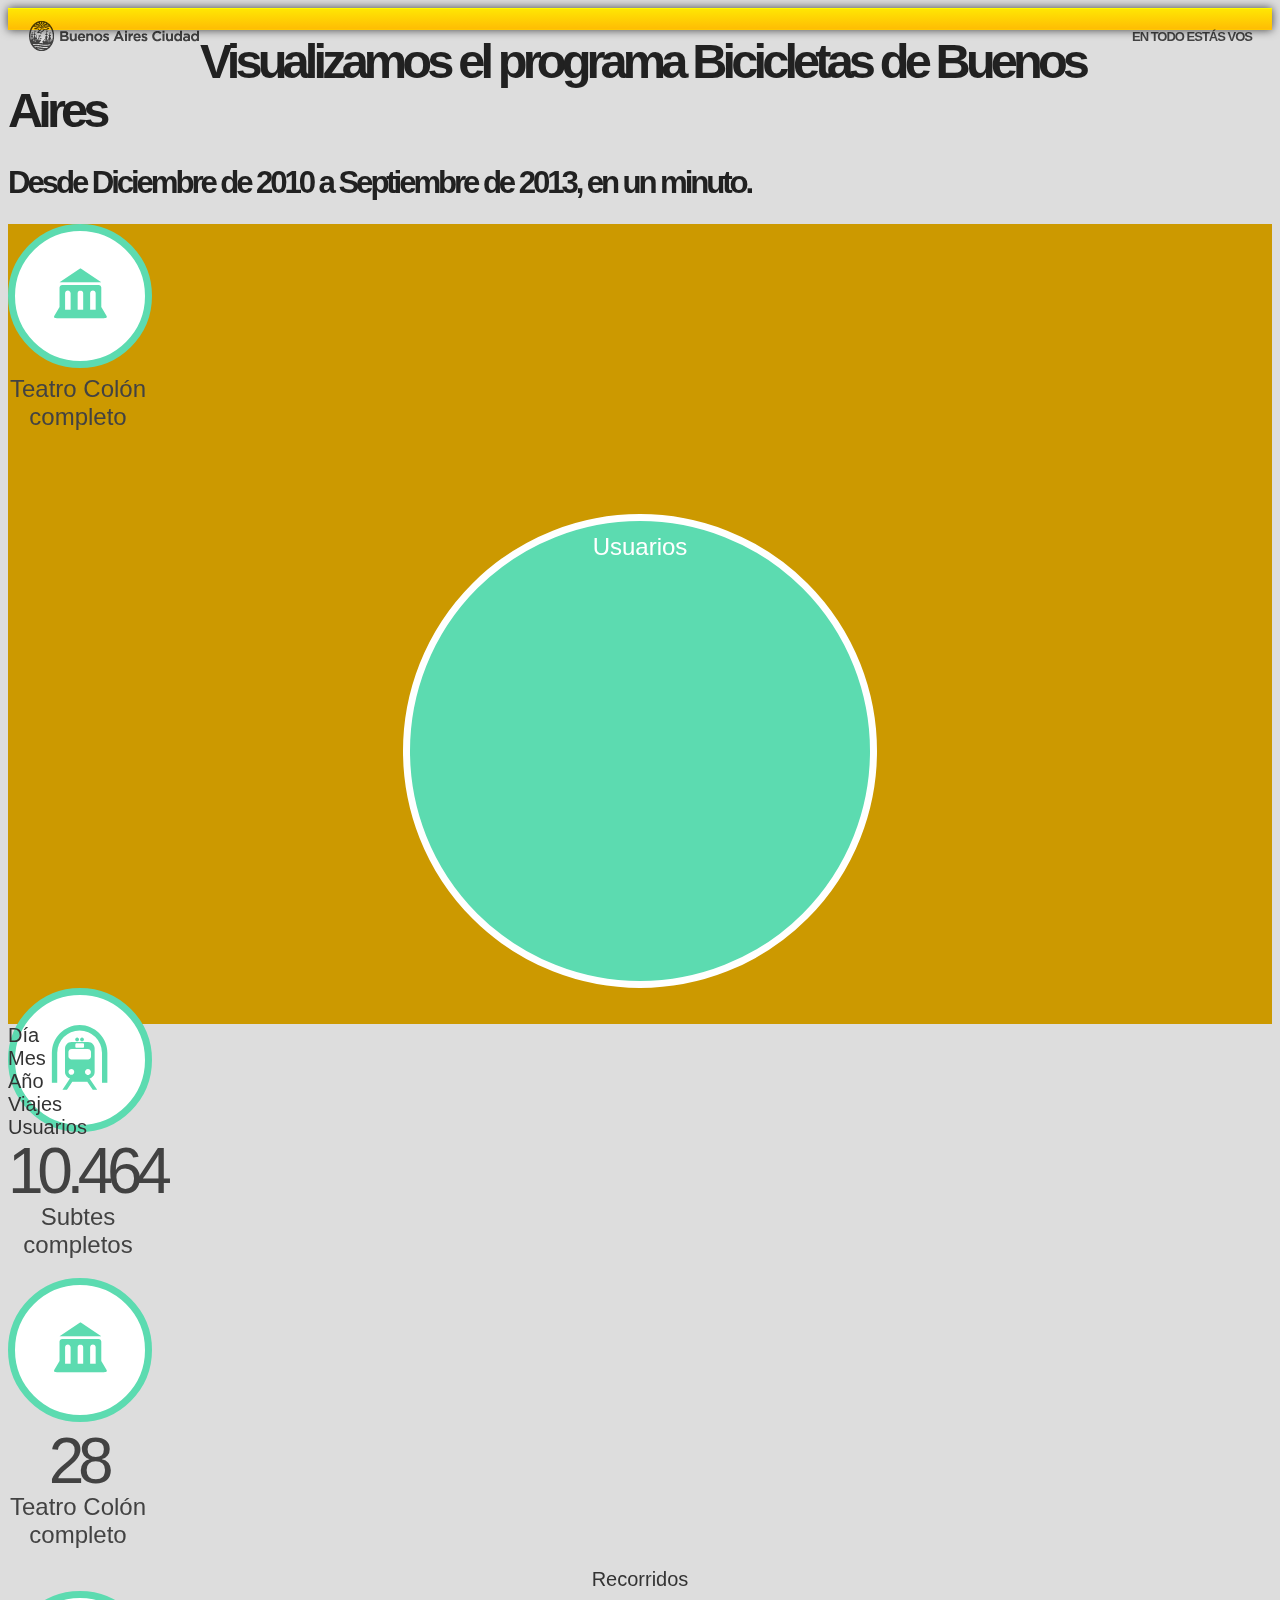
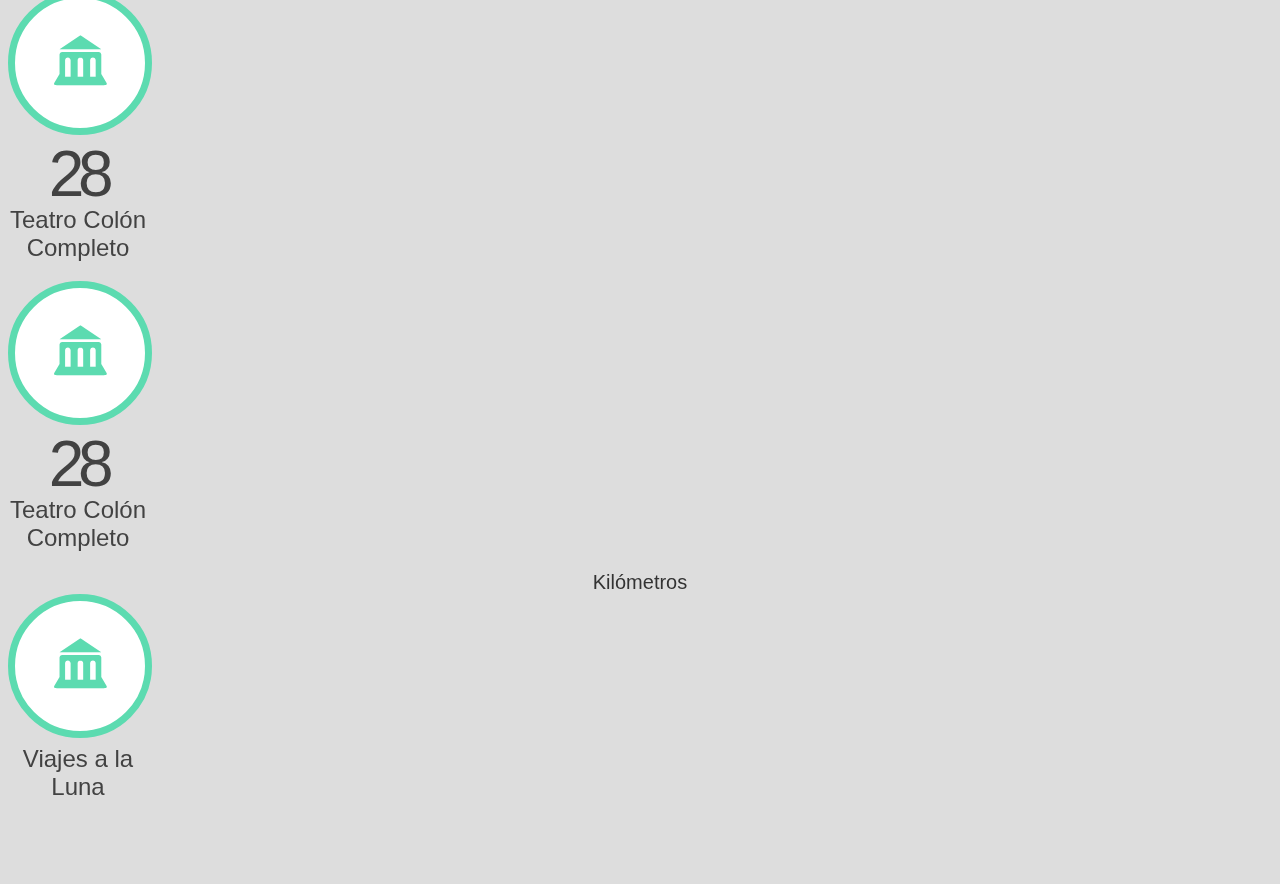
==== animate_dataviz.html @ 7b287b42 "Add maps" ====
<!DOCTYPE html>
<html lang="es">
        <head>
            <title>Expo Bici - 2013</title>
            
            <meta charset="UTF-8">
            <meta http-equiv="Content-Type" content="text/html; charset=UTF-8">
            <meta name="viewport" content="width=device-width, initial-scale=1.0">

            <link rel="stylesheet" href="css/bootstrap.min.css" type="text/css">
            <link rel="stylesheet" href="css/bootstrap-responsive.min.css" type="text/css">
            <link rel="stylesheet" href="css/general.css" type="text/css">
            <link rel="stylesheet" href="css/odometer-theme-default.css" type="text/css">
            <link rel="stylesheet" href="css/animate_dataviz.css" type="text/css">

            <!--Etiquetas HTML5 para IE8 hacia abajo-->
            <!--[if lt IE 9]><script src="http://html5shim.googlecode.com/svn/trunk/html5.js"></script><![endif]-->
            <!-- <script type="text/javascript">
                    // create elements HTML5 for IE
                    document.createElement("article");
                    document.createElement("section");
                    document.createElement("footer");
                    document.createElement("header");
                    document.createElement("hgroup");
                    document.createElement("nav");
            </script>  -->

        </head>
        <body style="">
        <header class="navbar-fixed-top">
              <div class="navbar">
                  <div class="header-gcba">
                      <div class="header-inner">
                        <div class="container">
                          <a href="http://buenosaires.gob.ar" target="_blank"><div class="logo"></div></a>
                          <h2 class="slogan">En todo estás vos</h2>
                        </div>
                      </div>
                  </div>
              </div>    
            </header>

                <div class="container-fluid">
                    <div id="title-container">
                        <h1>Visualizamos el programa Bicicletas de Buenos Aires</h1>
                        <h2>Desde Diciembre de 2010 a Septiembre de 2013, en un minuto.</h2>
                    </div>
                    <div id="numbers-container" class="panel">
                        <h3></h3>
                        <div class="row-fluid">
                            <div class="span3">

                                <!-- Subte -->
                                <div class="widget">
                                    <div class="circle">
                                        <span aria-hidden="true" class="viz-colon"></span>
                                    </div>
                                    <div id="teatro-colon" class="count"></div>
                                    <div class="reference">Teatro Colón completo</div>
                                </div>

                            </div>
                            <div class="span6">
                                <div class="main-widget">
                                    <div class="circle">
                                       <div id="usuarios" class="counter"></div>
                                       <div class="reference">Usuarios</div> 
                                    </div>
                                </div>
                                
                                
                            </div>
                            <div class="span3">

                                <!-- Subte -->
                                <div class="widget">
                                    <div class="circle">
                                        <span aria-hidden="true" class="viz-subte"></span>
                                    </div>
                                    <div class="count">10.464</div>
                                    <div class="reference">Subtes completos</div>
                                </div>


                                </div>
                        </div>
                        <div class="row-fluid">
                            <div class="span3">

                                <!-- Subte -->
                                <div class="widget">
                                    <div class="circle">
                                        <span aria-hidden="true" class="viz-colon"></span>
                                    </div>
                                    <div class="count">28</div>
                                    <div class="reference">Teatro Colón completo</div>
                                </div>


                            </div>
                            <div class="span6">
                                Recorridos
                                <div id="recorridos" class="counter"></div>
                            </div>
                            <div class="span3">

                                
                                <!-- Subte -->
                                <div class="widget">
                                    <div class="circle">
                                        <span aria-hidden="true" class="viz-colon"></span>
                                    </div>
                                    <div class="count">28</div>
                                    <div class="reference">Teatro Colón Completo</div>
                                </div>


                            </div>
                        </div>
                        <div class="row-fluid">
                            <div class="span3">
                                
                                <!-- Subte -->
                                <div class="widget">
                                    <div class="circle">
                                        <span aria-hidden="true" class="viz-colon"></span>
                                    </div>
                                    <div class="count">28</div>
                                    <div class="reference">Teatro Colón Completo</div>
                                </div>



                            </div>
                            <div class="span6">
                                Kilómetros
                                <div id="kms" class="counter"></div>
                            </div>
                            <div class="span3">

                                <!-- Subte -->
                                <div class="widget">
                                    <div class="circle">
                                        <span aria-hidden="true" class="viz-colon"></span>
                                    </div>
                                    <div id="viaje-luna" class="count"></div>
                                    <div class="reference">Viajes a la Luna</div>
                                </div>


                            </div>
                        </div>
                    </div>
                    <div id="map-container" class="panel panel-hide">
                        MAP
                    </div>
                </div>

                <div class="container-fluid">
                    <div class="row-fluid">
                        <div class="span4">
                            <span class="">Día</a>
                            <span id="current_day" class=""></a>
                        </div>
                        <div class="span4">
                            <span class="">Mes</a>
                            <span id="current_month" class=""></a>
                        </div>
                        <div class="span4">
                            <span class="">Año</a>
                            <span id="current_year" class=""></a>
                        </div>
                    </div>
                    <div class="row-fluid">
                        <div class="span6">
                            <span class="reference-viajes reference-graph pull-left">Viajes</a>
                        </div>
                        <div class="span6">
                            <span class="reference-usuarios reference-graph pull-right">Usuarios</a>
                        </div>
                    </div>
                </div>
                <div id="graph-container">

                </div>
        
                <script type="text/javascript" src="js/libs/d3.min.js"></script>
                <script type="text/javascript" src="js/libs/jquery-1.10.2.min.js"></script>
                <script type="text/javascript" src="js/libs/queue.v1.min.js"></script>
                <script type="text/javascript" src="js/libs/odometer.js"></script>
                <script type="text/javascript" src="js/libs/bootstrap.min.js"></script>
                <script type="text/javascript" src="js/d3.animate_dataviz.js"></script>
                <script type="text/javascript" src="js/animate_dataviz.js"></script>

        </body>
</html>
---- css/general.css ----
/* common styles */

html {
    -webkit-font-smoothing:antialiased;
    text-rendering:optimizeLegibility;
    -webkit-backface-visibility:hidden;
    moz-backface-visibility:hidden;
    -ms-backface-visibility:hidden;
    -webkit-touch-callout:none
}
a {  
    outline:0
}
input::-moz-focus-inner {
    border:0
}

body {
    background-color: #e5e5e5;

    font-family: "Helvetica Neue",Helvetica,Arial,sans-serif;
    font-size: 14px;
    line-height: normal;
    color: #333;
/*    background-image: url(/refe.png);
    background-position: top left;
    background-repeat: no-repeat;*/
}



@font-face {
    font-family: 'Gotham Medium';
    src: url('/fonts/gotham-medium.eot');
    src: url('/fonts/gotham-medium.eot') format('embedded-opentype'),
         url('/fonts/gotham-medium.woff') format('woff'),
         url('/fonts/gotham-medium.ttf') format('truetype'),
         url('/fonts/gotham-medium.svg#GothamMedium') format('svg');
}

@font-face {
    font-family: 'Gotham Book';
    src: url('/fonts/gotham-book.eot');
    src: url('/fonts/gotham-book.eot') format('embedded-opentype'),
         url('/fonts/gotham-book.woff') format('woff'),
         url('/fonts/gotham-book.ttf') format('truetype'),
         url('/fonts/gotham-book.svg#GothamBook') format('svg');
}


@font-face {
    font-family: 'Expo Bici';
    src:url('/fonts/expobici.eot');
    src:url('/fonts/expobici.eot?#iefix') format('embedded-opentype'),
        url('/fonts/expobici.ttf') format('truetype'),
        url('/fonts/expobici.woff') format('woff'),
        url('/fonts/expobici.svg#expobici') format('svg');
    font-weight: normal;
    font-style: normal;
}

/* Rename icon- for viz- to avoid conflicts with Bootstrap =========== */

[class*="viz-"] {
    font-family: 'Expo Bici';
    speak: none;
    font-style: normal;
    font-weight: normal;
    font-variant: normal;
    text-transform: none;
    line-height: 1;

    /* Better Font Rendering =========== */
    -webkit-font-smoothing: antialiased;
    -moz-osx-font-smoothing: grayscale;
}

.viz-compass:before {
    content: "\e600";
}
.viz-celsius:before {
    content: "\e601";
}
.viz-heart:before {
    content: "\e602";
}
.viz-colon:before {
    line-height: 115px;
    font-size: 50px;
    content: "\e603";
}
.viz-subte:before {
    line-height: 115px;
    font-size: 65px;
    content: "\e604";
}
.viz-co2:before {
    line-height: 115px;
    font-size: 55px;
    content: "\e605";
}
.viz-hamburguesa:before {
    line-height: 120px;
    font-size: 50px;
    content: "\e606";
}
.viz-argentina:before {
    content: "\e607";
}
.viz-luna:before {
    content: "\e608";
}

header{display:block}header .header-gcba{padding:10px 0;overflow:visible;background-color:#f9dd00;*background-color:#ffbd04;background-image:-o-linear-gradient(top, #ffe603, #ffbd04);background-image:linear-gradient(top, #ffe603, #ffbd04);background-image:-ms-linear-gradient(top, #ffe603, #ffbd04);background-image:-webkit-linear-gradient(top, #ffe603, #ffbd04);background-image:-webkit-gradient(linear, 0 0, 0 100%, from(#ffe603), to(#ffbd04));background-image:-moz-linear-gradient(top, #ffe603, #ffbd04);background-repeat:repeat-x;border-top:1px solid #fdfd00;border-bottom:1px solid #ffc702;filter:progid:dximagetransform.microsoft.gradient(enabled=false);filter:progid:dximagetransform.microsoft.gradient(startColorstr='#ffe603', endColorstr='#ffbd04', GradientType=0);box-shadow:0 0 10px rgba(0,0,0,0.7)}header .header-gcba .header-inner{padding-right:20px;padding-left:20px}
header .header-gcba:hover,header .header-gcba:active,header .header-gcba.active,header .header-gcba.disabled,header .header-gcba[disabled]{background-color:#ffbd04;*background-color:#d6be00}
header .header-gcba:active,header .header-gcba.active{background-color:#bda700}
header .header-gcba .container{-webkit-opacity:.7;-moz-opacity:.7;opacity:.7}
header .header-gcba .logo{float:left;width:172px;height:33px;background:url(../img/logo-normal.png)}
header .header-gcba h2.slogan{font-family:"Gotham Medium","Helvetica Neue","Helvetica",sans-serif;float:right;font-size:13px;margin-top:12px;letter-spacing:-1px;color:#000;font-weight:bold;line-height:12px;text-transform:uppercase;}

h1, h2 {
    font-style:                     normal;
    color:                          #212121;
}

h1 {
    font-family:                    "Gotham Medium", "Arial";
    font-size:                      2.438em;
    letter-spacing:                 -.1em;
    line-height:                    1em;
    margin-top:                     7px;
}

h2 {
    font-family:                    "Gotham Book", "Arial";
    font-size:                      1.563em;
    letter-spacing:                 -.1em;
    line-height:                    1em;
    margin-top:                     7px;
}


.main-widget {
    color:                          #424242;
    width:                          inherit;
    height:                         inherit;
    display:                        block;
    text-align:                     center !important;
}

.main-widget .circle {
    margin:                         0 auto;
    display:                        block;
    padding:                        5px;
    background-color:               #5cdbb0;
    color:                          #ffffff;
    border:                         #ffffff solid 7px;
    border-radius:                  550px;
    -webkit-border-radius:          550px;
    -moz-border-radius:             550px;
    width:                          450px;
    height:                         450px;

    -webkit-transition:             all .1s ease-in-out;

    text-decoration:                none;

    -ms-filter:                     "progid:DXImageTransform.Microsoft.Alpha(Opacity=100)";
    filter:                         alpha(opacity=100);
    -moz-opacity:                   1;
    -khtml-opacity:                 1;
    opacity:                        1
}

.main-widget .counter {
    display:                        block;
    margin:                         0 auto;
    font-family:                    "Gotham Medium", "Arial";
    font-style:                     normal;
    font-size:                      5.2em;
    letter-spacing:                 -.1em;
    line-height:                    1em;
    margin-top:                     7px;
}

.widget {
    color:                          #424242;
    width:                          140px;
    height:                         290px;
    display:                        block;
    text-align:                     center !important;
}

.count {
    display:                        block;
    margin:                         0 auto;
    font-family:                    "Gotham Medium", "Arial";
    font-style:                     normal;
    font-size:                      3.2em;
    letter-spacing:                 -.1em;
    line-height:                    1em;
    margin-top:                     7px;
}
.reference {
    display:                        block;
    margin:                         0 auto;
    font-family:                    "Gotham Book", "Arial";
    font-style:                     normal;
    font-size:                      1.2em
}

.circle {
    margin:                         0 auto;
    display:                        block;
    padding:                        5px;
    background-color:               #ffffff;
    color:                          #5cdbb0;
    border:                         #5cdbb0 solid 7px;
    border-radius:                  120px;
    -webkit-border-radius:          120px;
    -moz-border-radius:             120px;
    width:                          120px;
    height:                         120px;

    -webkit-transition:             all .1s ease-in-out;

    text-decoration:                none;

    -ms-filter:                     "progid:DXImageTransform.Microsoft.Alpha(Opacity=100)";
    filter:                         alpha(opacity=100);
    -moz-opacity:                   1;
    -khtml-opacity:                 1;
    opacity:                        1
}
---- css/odometer-theme-default.css ----
.odometer.odometer-auto-theme, .odometer.odometer-theme-default {
  display: -moz-inline-box;
  -moz-box-orient: vertical;
  display: inline-block;
  vertical-align: middle;
  *vertical-align: auto;
  position: relative;
}
.odometer.odometer-auto-theme, .odometer.odometer-theme-default {
  *display: inline;
}
.odometer.odometer-auto-theme .odometer-digit, .odometer.odometer-theme-default .odometer-digit {
  display: -moz-inline-box;
  -moz-box-orient: vertical;
  display: inline-block;
  vertical-align: middle;
  *vertical-align: auto;
  position: relative;
}
.odometer.odometer-auto-theme .odometer-digit, .odometer.odometer-theme-default .odometer-digit {
  *display: inline;
}
.odometer.odometer-auto-theme .odometer-digit .odometer-digit-spacer, .odometer.odometer-theme-default .odometer-digit .odometer-digit-spacer {
  display: -moz-inline-box;
  -moz-box-orient: vertical;
  display: inline-block;
  vertical-align: middle;
  *vertical-align: auto;
  visibility: hidden;
}
.odometer.odometer-auto-theme .odometer-digit .odometer-digit-spacer, .odometer.odometer-theme-default .odometer-digit .odometer-digit-spacer {
  *display: inline;
}
.odometer.odometer-auto-theme .odometer-digit .odometer-digit-inner, .odometer.odometer-theme-default .odometer-digit .odometer-digit-inner {
  text-align: left;
  display: block;
  position: absolute;
  top: 0;
  left: 0;
  right: 0;
  bottom: 0;
  overflow: hidden;
}
.odometer.odometer-auto-theme .odometer-digit .odometer-ribbon, .odometer.odometer-theme-default .odometer-digit .odometer-ribbon {
  display: block;
}
.odometer.odometer-auto-theme .odometer-digit .odometer-ribbon-inner, .odometer.odometer-theme-default .odometer-digit .odometer-ribbon-inner {
  display: block;
}
.odometer.odometer-auto-theme .odometer-digit .odometer-value, .odometer.odometer-theme-default .odometer-digit .odometer-value {
  display: block;
}
.odometer.odometer-auto-theme .odometer-digit .odometer-value.odometer-last-value, .odometer.odometer-theme-default .odometer-digit .odometer-value.odometer-last-value {
  position: absolute;
}
.odometer.odometer-auto-theme.odometer-animating-up .odometer-ribbon-inner, .odometer.odometer-theme-default.odometer-animating-up .odometer-ribbon-inner {
  -webkit-transition: -webkit-transform 2s;
  -moz-transition: -moz-transform 2s;
  -ms-transition: -ms-transform 2s;
  -o-transition: -o-transform 2s;
  transition: transform 2s;
}
.odometer.odometer-auto-theme.odometer-animating-up.odometer-animating .odometer-ribbon-inner, .odometer.odometer-theme-default.odometer-animating-up.odometer-animating .odometer-ribbon-inner {
  -webkit-transform: translateY(-100%);
  -moz-transform: translateY(-100%);
  -ms-transform: translateY(-100%);
  -o-transform: translateY(-100%);
  transform: translateY(-100%);
}
.odometer.odometer-auto-theme.odometer-animating-down .odometer-ribbon-inner, .odometer.odometer-theme-default.odometer-animating-down .odometer-ribbon-inner {
  -webkit-transform: translateY(-100%);
  -moz-transform: translateY(-100%);
  -ms-transform: translateY(-100%);
  -o-transform: translateY(-100%);
  transform: translateY(-100%);
}
.odometer.odometer-auto-theme.odometer-animating-down.odometer-animating .odometer-ribbon-inner, .odometer.odometer-theme-default.odometer-animating-down.odometer-animating .odometer-ribbon-inner {
  -webkit-transition: -webkit-transform 2s;
  -moz-transition: -moz-transform 2s;
  -ms-transition: -ms-transform 2s;
  -o-transition: -o-transform 2s;
  transition: transform 2s;
  -webkit-transform: translateY(0);
  -moz-transform: translateY(0);
  -ms-transform: translateY(0);
  -o-transform: translateY(0);
  transform: translateY(0);
}

.odometer.odometer-auto-theme, .odometer.odometer-theme-default {
  font-family: "Helvetica Neue", sans-serif;
  line-height: 1.1em;
}
.odometer.odometer-auto-theme .odometer-value, .odometer.odometer-theme-default .odometer-value {
  text-align: center;
}
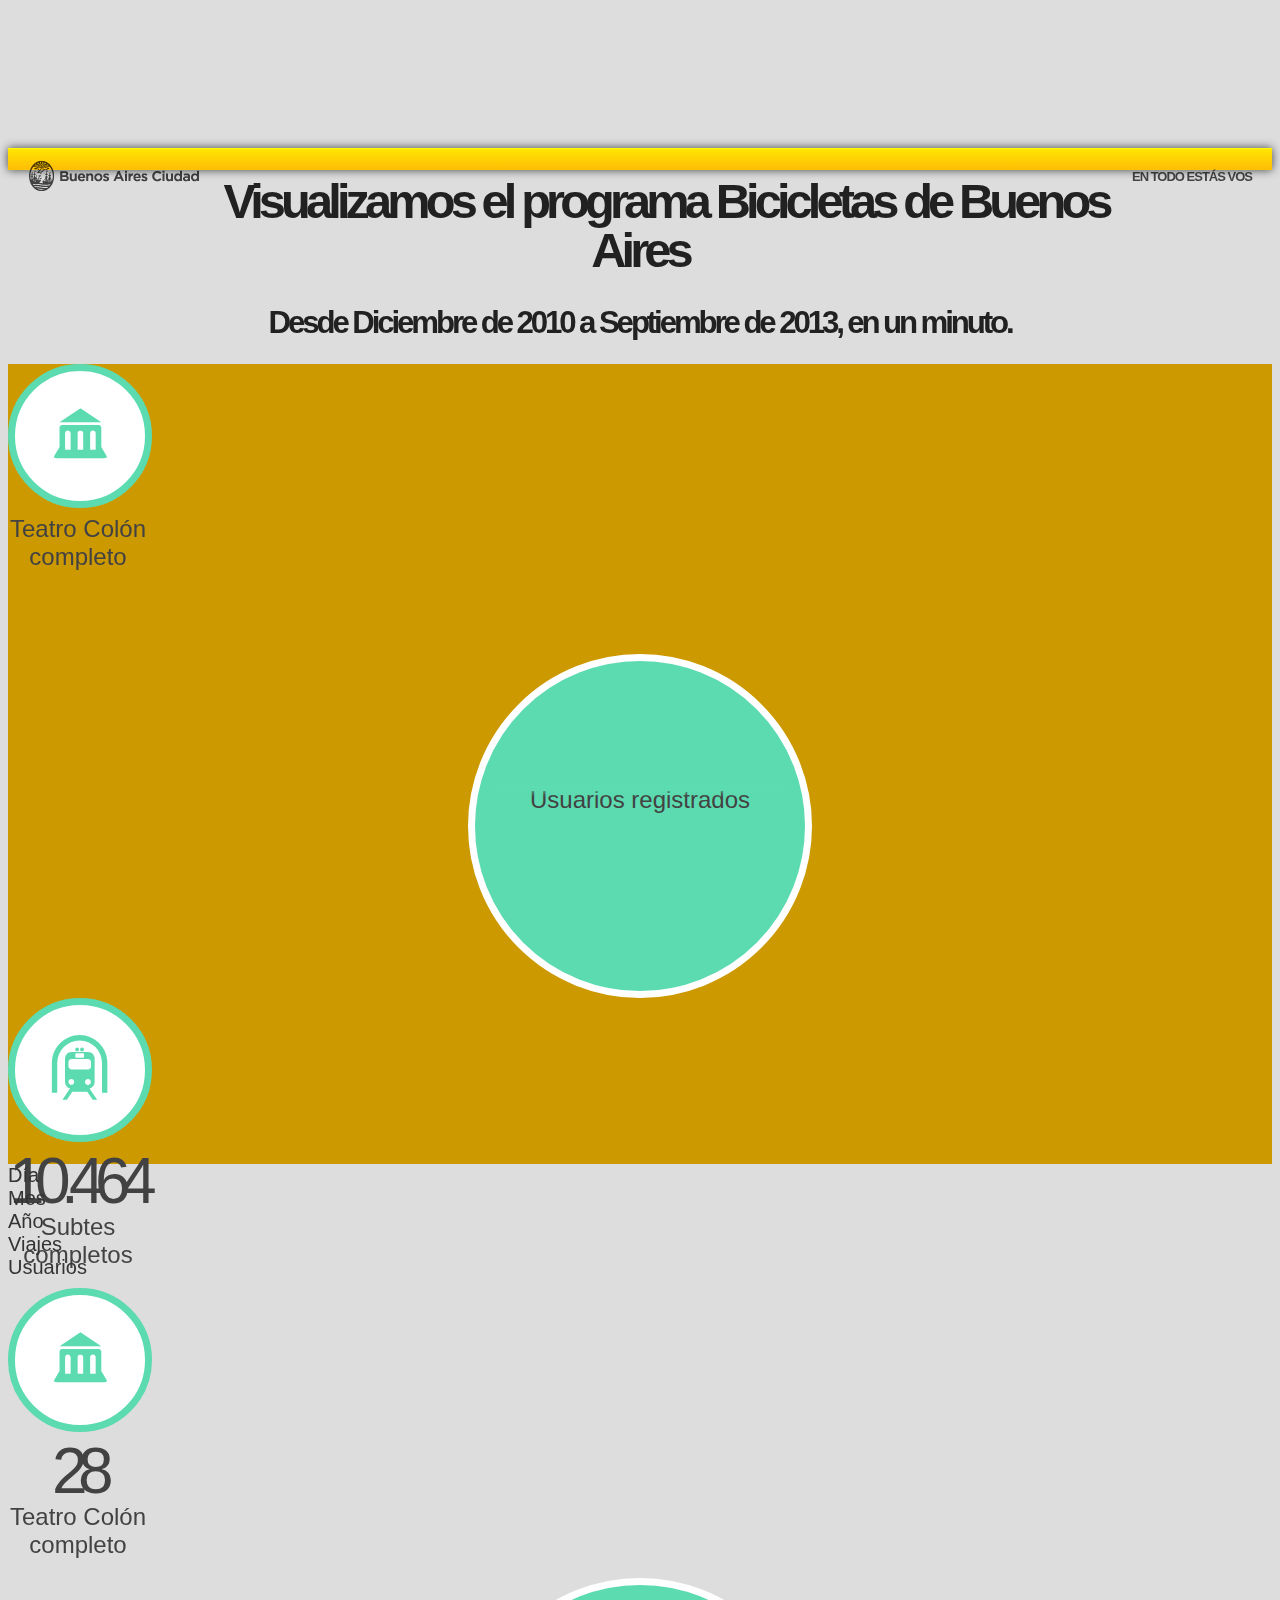
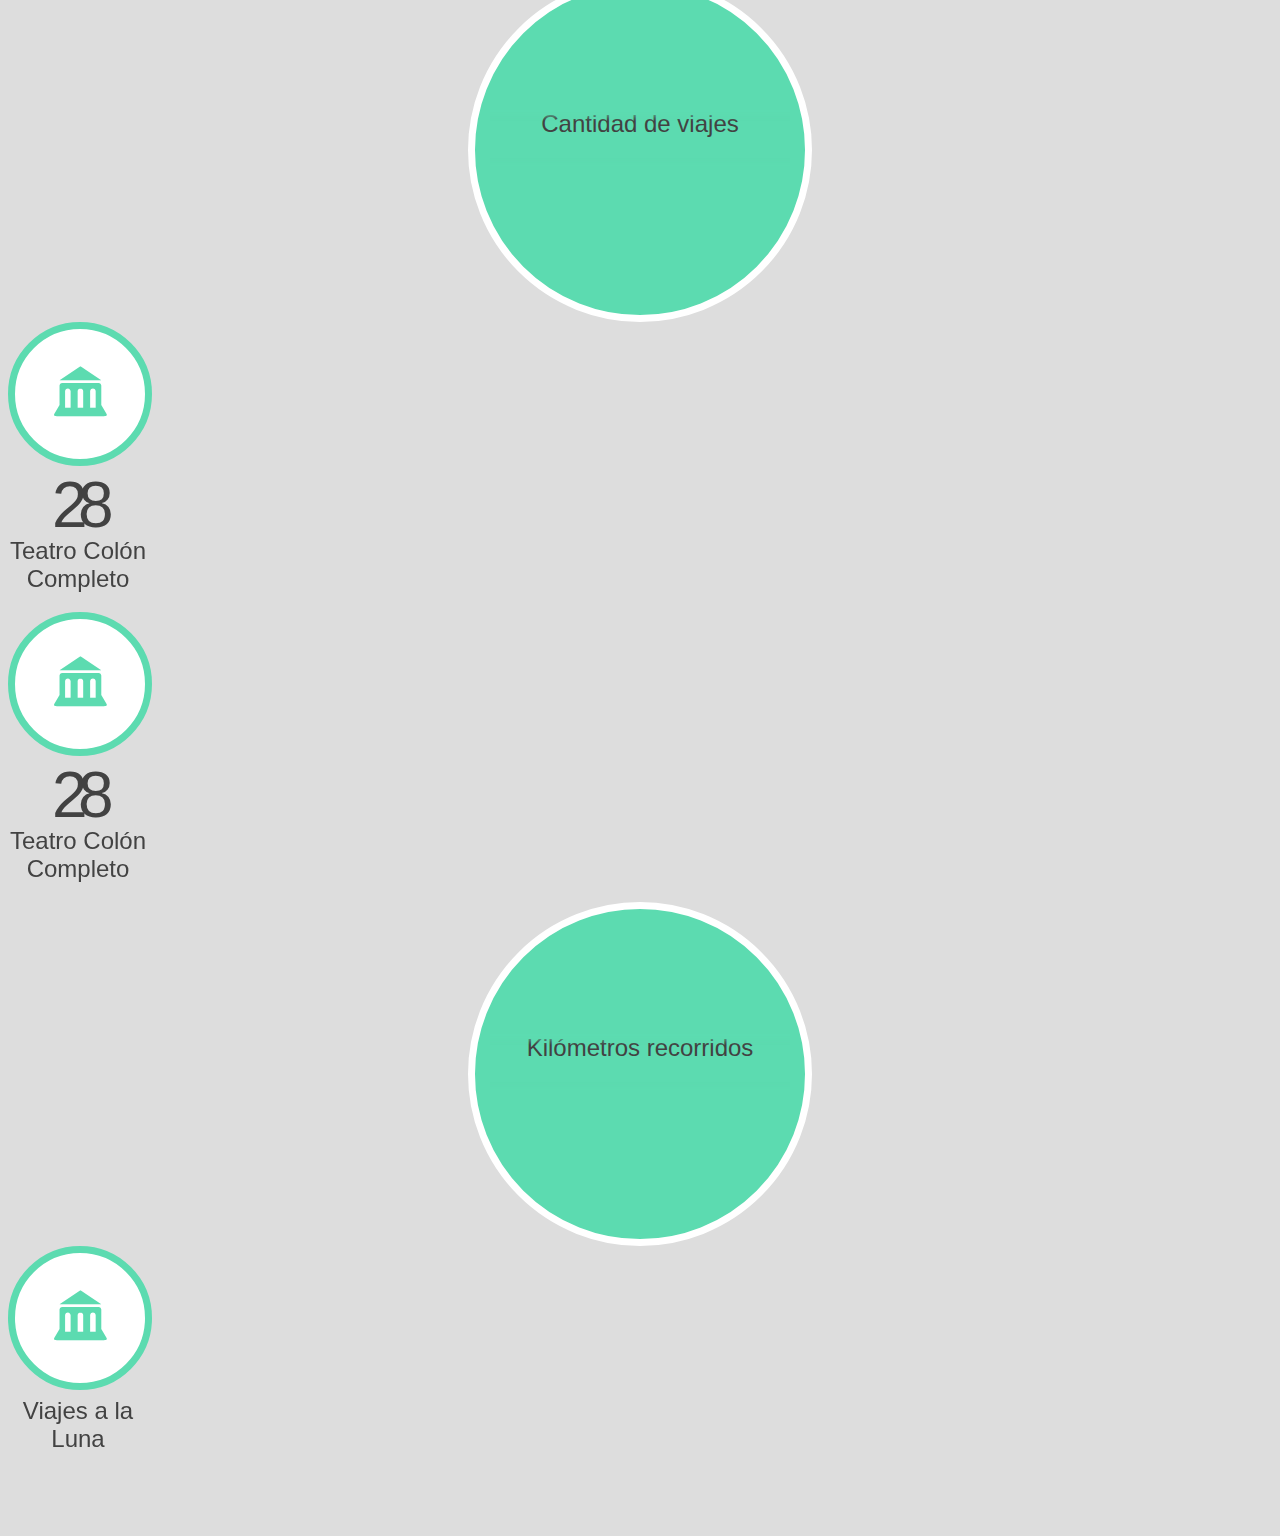
==== commit 27e6e0fd: "merge" ====
--- a/animate_dataviz.html
+++ b/animate_dataviz.html
@@ -48,7 +48,7 @@
                     <div id="numbers-container" class="panel">
                         <h3></h3>
                         <div class="row-fluid">
-                            <div class="span3">
+                            <div class="span2">
 
                                 <!-- Subte -->
                                 <div class="widget">
@@ -60,17 +60,18 @@
                                 </div>
 
                             </div>
-                            <div class="span6">
+                            <div class="span8">
                                 <div class="main-widget">
                                     <div class="circle">
-                                       <div id="usuarios" class="counter"></div>
-                                       <div class="reference">Usuarios</div> 
-                                    </div>
-                                </div>
-                                
-                                
-                            </div>
-                            <div class="span3">
+                                        <div class="mask"></div>
+                                        <div id="usuarios" class="counter"></div>
+                                        <div class="reference">Usuarios registrados</div> 
+                                    </div>
+                                </div>
+                                
+                                
+                            </div>
+                            <div class="span2">
 
                                 <!-- Subte -->
                                 <div class="widget">
@@ -85,7 +86,7 @@
                                 </div>
                         </div>
                         <div class="row-fluid">
-                            <div class="span3">
+                            <div class="span2">
 
                                 <!-- Subte -->
                                 <div class="widget">
@@ -98,11 +99,18 @@
 
 
                             </div>
-                            <div class="span6">
-                                Recorridos
-                                <div id="recorridos" class="counter"></div>
-                            </div>
-                            <div class="span3">
+                            <div class="span8">
+
+                                <div class="main-widget">
+                                    <div class="circle">
+                                       <div class="mask"></div>
+                                       <div id="recorridos" class="counter"></div>
+                                       <div class="reference">Cantidad de viajes</div> 
+                                    </div>
+                                </div>
+                                
+                            </div>
+                            <div class="span2">
 
                                 
                                 <!-- Subte -->
@@ -118,7 +126,7 @@
                             </div>
                         </div>
                         <div class="row-fluid">
-                            <div class="span3">
+                            <div class="span2">
                                 
                                 <!-- Subte -->
                                 <div class="widget">
@@ -132,11 +140,18 @@
 
 
                             </div>
-                            <div class="span6">
-                                Kilómetros
-                                <div id="kms" class="counter"></div>
-                            </div>
-                            <div class="span3">
+                            <div class="span8">
+    
+                                <div class="main-widget">
+                                    <div class="circle">
+                                       <div class="mask"></div>
+                                       <div id="kms" class="counter"></div>
+                                       <div class="reference">Kilómetros recorridos</div> 
+                                    </div>
+                                </div>
+
+                            </div>
+                            <div class="span2">
 
                                 <!-- Subte -->
                                 <div class="widget">
@@ -190,6 +205,7 @@
                 <script type="text/javascript" src="js/libs/odometer.js"></script>
                 <script type="text/javascript" src="js/libs/bootstrap.min.js"></script>
                 <script type="text/javascript" src="js/d3.animate_dataviz.js"></script>
+                <script type="text/javascript" src="js/d3.animate_map.js"></script>
                 <script type="text/javascript" src="js/animate_dataviz.js"></script>
 
         </body>
--- a/css/general.css
+++ b/css/general.css
@@ -22,9 +22,13 @@
     font-size: 14px;
     line-height: normal;
     color: #333;
+    /*background-image: url(/refe1.png);
+    background-position: top left;
+    background-repeat: no-repeat;*/
 /*    background-image: url(/refe.png);
     background-position: top left;
     background-repeat: no-repeat;*/
+    padding-top: 140px;
 }
 
 
@@ -111,16 +115,19 @@
     content: "\e608";
 }
 
-header{display:block}header .header-gcba{padding:10px 0;overflow:visible;background-color:#f9dd00;*background-color:#ffbd04;background-image:-o-linear-gradient(top, #ffe603, #ffbd04);background-image:linear-gradient(top, #ffe603, #ffbd04);background-image:-ms-linear-gradient(top, #ffe603, #ffbd04);background-image:-webkit-linear-gradient(top, #ffe603, #ffbd04);background-image:-webkit-gradient(linear, 0 0, 0 100%, from(#ffe603), to(#ffbd04));background-image:-moz-linear-gradient(top, #ffe603, #ffbd04);background-repeat:repeat-x;border-top:1px solid #fdfd00;border-bottom:1px solid #ffc702;filter:progid:dximagetransform.microsoft.gradient(enabled=false);filter:progid:dximagetransform.microsoft.gradient(startColorstr='#ffe603', endColorstr='#ffbd04', GradientType=0);box-shadow:0 0 10px rgba(0,0,0,0.7)}header .header-gcba .header-inner{padding-right:20px;padding-left:20px}
+header{display:block}
+header .header-gcba{padding:10px 0;overflow:visible;background-color:#f9dd00;*background-color:#ffbd04;background-image:-o-linear-gradient(top, #ffe603, #ffbd04);background-image:linear-gradient(top, #ffe603, #ffbd04);background-image:-ms-linear-gradient(top, #ffe603, #ffbd04);background-image:-webkit-linear-gradient(top, #ffe603, #ffbd04);background-image:-webkit-gradient(linear, 0 0, 0 100%, from(#ffe603), to(#ffbd04));background-image:-moz-linear-gradient(top, #ffe603, #ffbd04);background-repeat:repeat-x;border-top:1px solid #fdfd00;border-bottom:1px solid #ffc702;filter:progid:dximagetransform.microsoft.gradient(enabled=false);filter:progid:dximagetransform.microsoft.gradient(startColorstr='#ffe603', endColorstr='#ffbd04', GradientType=0);box-shadow:0 0 10px rgba(0,0,0,0.7)}header .header-gcba .header-inner{padding-right:20px;padding-left:20px}
 header .header-gcba:hover,header .header-gcba:active,header .header-gcba.active,header .header-gcba.disabled,header .header-gcba[disabled]{background-color:#ffbd04;*background-color:#d6be00}
 header .header-gcba:active,header .header-gcba.active{background-color:#bda700}
 header .header-gcba .container{-webkit-opacity:.7;-moz-opacity:.7;opacity:.7}
 header .header-gcba .logo{float:left;width:172px;height:33px;background:url(../img/logo-normal.png)}
 header .header-gcba h2.slogan{font-family:"Gotham Medium","Helvetica Neue","Helvetica",sans-serif;float:right;font-size:13px;margin-top:12px;letter-spacing:-1px;color:#000;font-weight:bold;line-height:12px;text-transform:uppercase;}
 
+
 h1, h2 {
     font-style:                     normal;
     color:                          #212121;
+    text-align:                     center;
 }
 
 h1 {
@@ -141,11 +148,11 @@
 
 
 .main-widget {
-    color:                          #424242;
-    width:                          inherit;
-    height:                         inherit;
+    position:                       relative;
+    color:                          #424242;
     display:                        block;
     text-align:                     center !important;
+    margin:                         0 auto;
 }
 
 .main-widget .circle {
@@ -158,8 +165,8 @@
     border-radius:                  550px;
     -webkit-border-radius:          550px;
     -moz-border-radius:             550px;
-    width:                          450px;
-    height:                         450px;
+    width:                          320px;
+    height:                         320px;
 
     -webkit-transition:             all .1s ease-in-out;
 
@@ -172,15 +179,49 @@
     opacity:                        1
 }
 
+.main-widget .mask {
+    position:                       absolute;
+    display:                        block;
+    margin:                         0 auto;
+    width:                          300px;
+    height:                         57px;
+    background-image:               url(../img/gradient.png);
+    background-position:            0 0;
+    background-repeat:              no-repeat;
+    top:                            132px;
+    left:                           0;
+    right:                          0;
+    z-index:                        1000;
+
+    /*border:                         1px solid red;*/
+
+}
+
 .main-widget .counter {
     display:                        block;
     margin:                         0 auto;
-    font-family:                    "Gotham Medium", "Arial";
-    font-style:                     normal;
-    font-size:                      5.2em;
-    letter-spacing:                 -.1em;
-    line-height:                    1em;
-    margin-top:                     7px;
+    font-family:                    "Helvetica", "Gotham Medium", "Arial";
+    font-style:                     normal;
+    font-size:                      4em;
+    letter-spacing:                 -.15em;
+    line-height:                    .9em;
+
+    margin-top:                     120px;
+    color:                          #424242;
+    
+    /*border:                         1px solid red;*/
+
+
+}
+
+.main-widget .reference {
+    display:                        block;
+    margin:                         0 auto;
+    font-family:                    "Gotham Book", "Arial";
+    font-style:                     normal;
+    font-size:                      1.2em;
+    color:                          #424242;
+
 }
 
 .widget {
@@ -197,7 +238,7 @@
     font-family:                    "Gotham Medium", "Arial";
     font-style:                     normal;
     font-size:                      3.2em;
-    letter-spacing:                 -.1em;
+    letter-spacing:                 -.15em;
     line-height:                    1em;
     margin-top:                     7px;
 }
--- a/css/odometer-theme-default.css
+++ b/css/odometer-theme-default.css
@@ -5,6 +5,7 @@
   vertical-align: middle;
   *vertical-align: auto;
   position: relative;
+
 }
 .odometer.odometer-auto-theme, .odometer.odometer-theme-default {
   *display: inline;
@@ -16,6 +17,14 @@
   vertical-align: middle;
   *vertical-align: auto;
   position: relative;
+
+  padding: 0px 5px;
+  text-align: center;
+  -webkit-font-smoothing: antialiased;
+  -moz-osx-font-smoothing: grayscale;
+
+/*  border: 1px solid red;  */
+
 }
 .odometer.odometer-auto-theme .odometer-digit, .odometer.odometer-theme-default .odometer-digit {
   *display: inline;
@@ -88,9 +97,7 @@
 }
 
 .odometer.odometer-auto-theme, .odometer.odometer-theme-default {
-  font-family: "Helvetica Neue", sans-serif;
-  line-height: 1.1em;
 }
 .odometer.odometer-auto-theme .odometer-value, .odometer.odometer-theme-default .odometer-value {
-  text-align: center;
+
 }
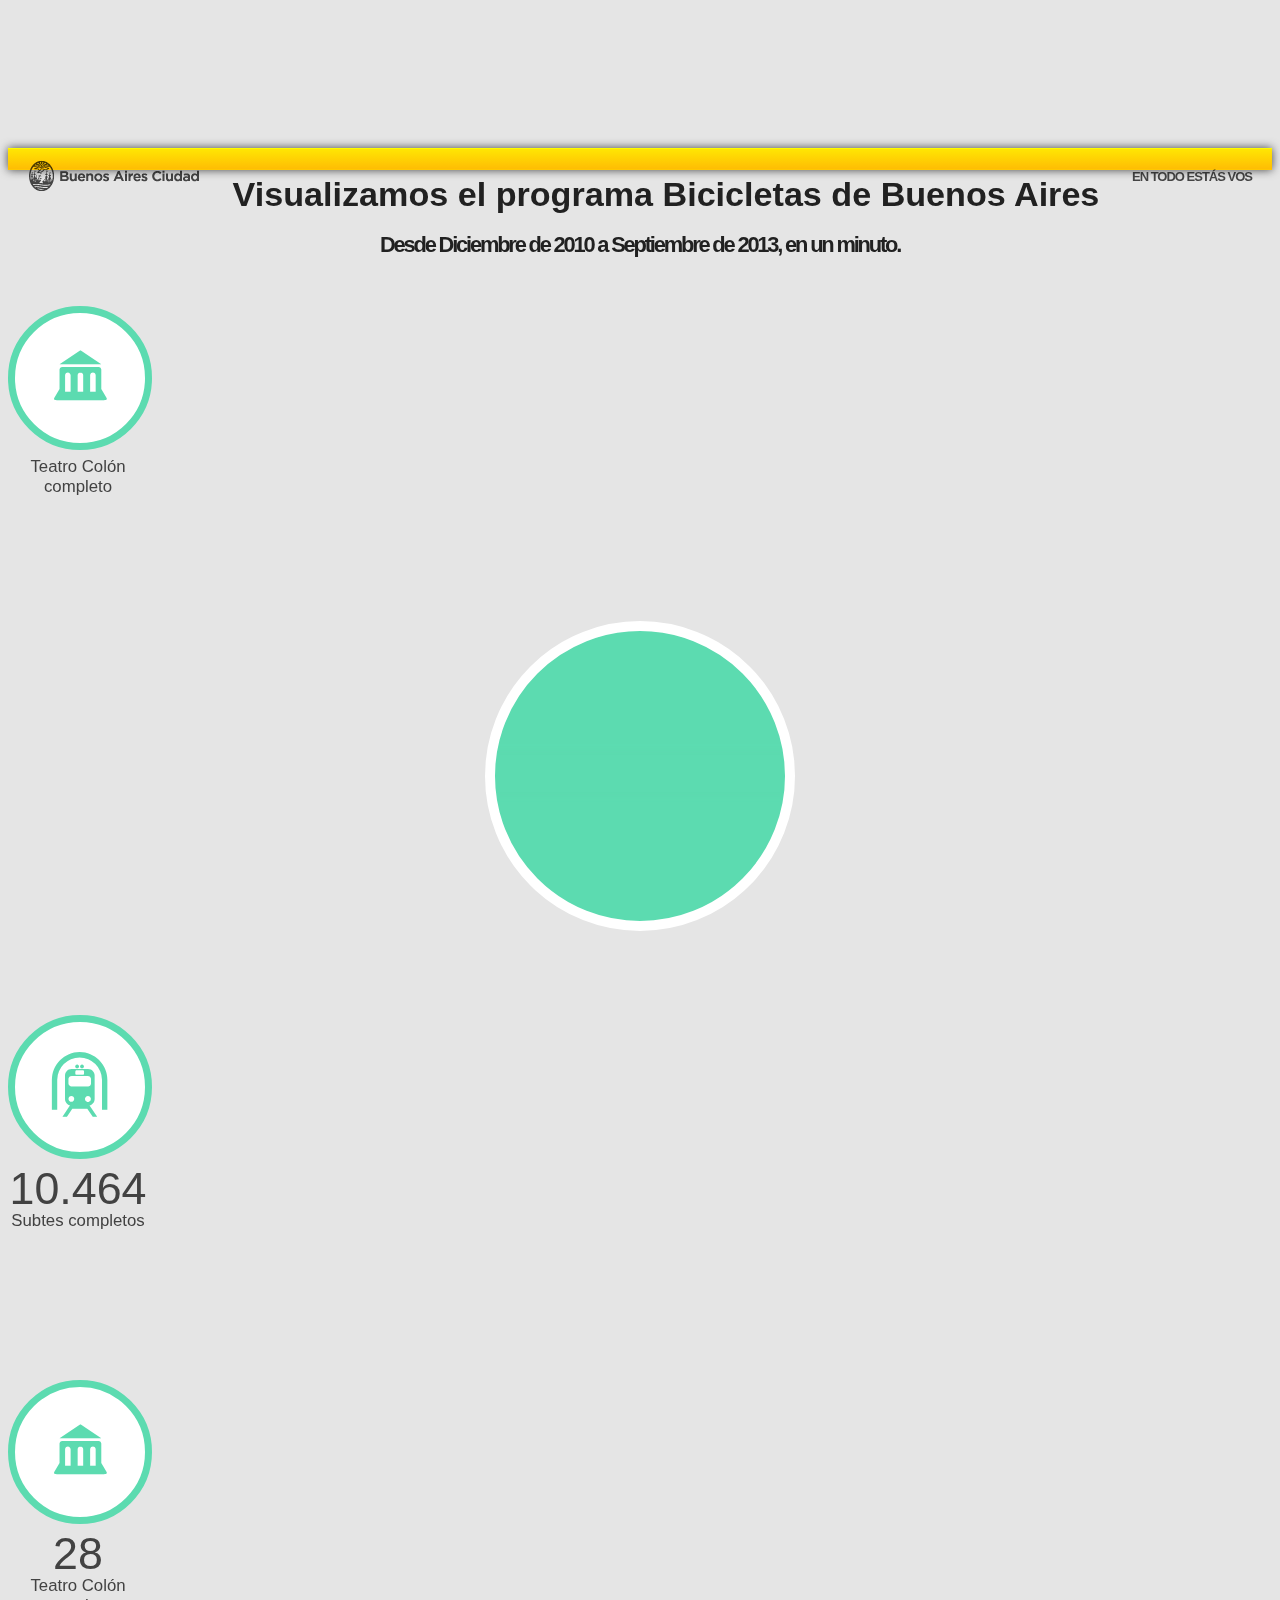
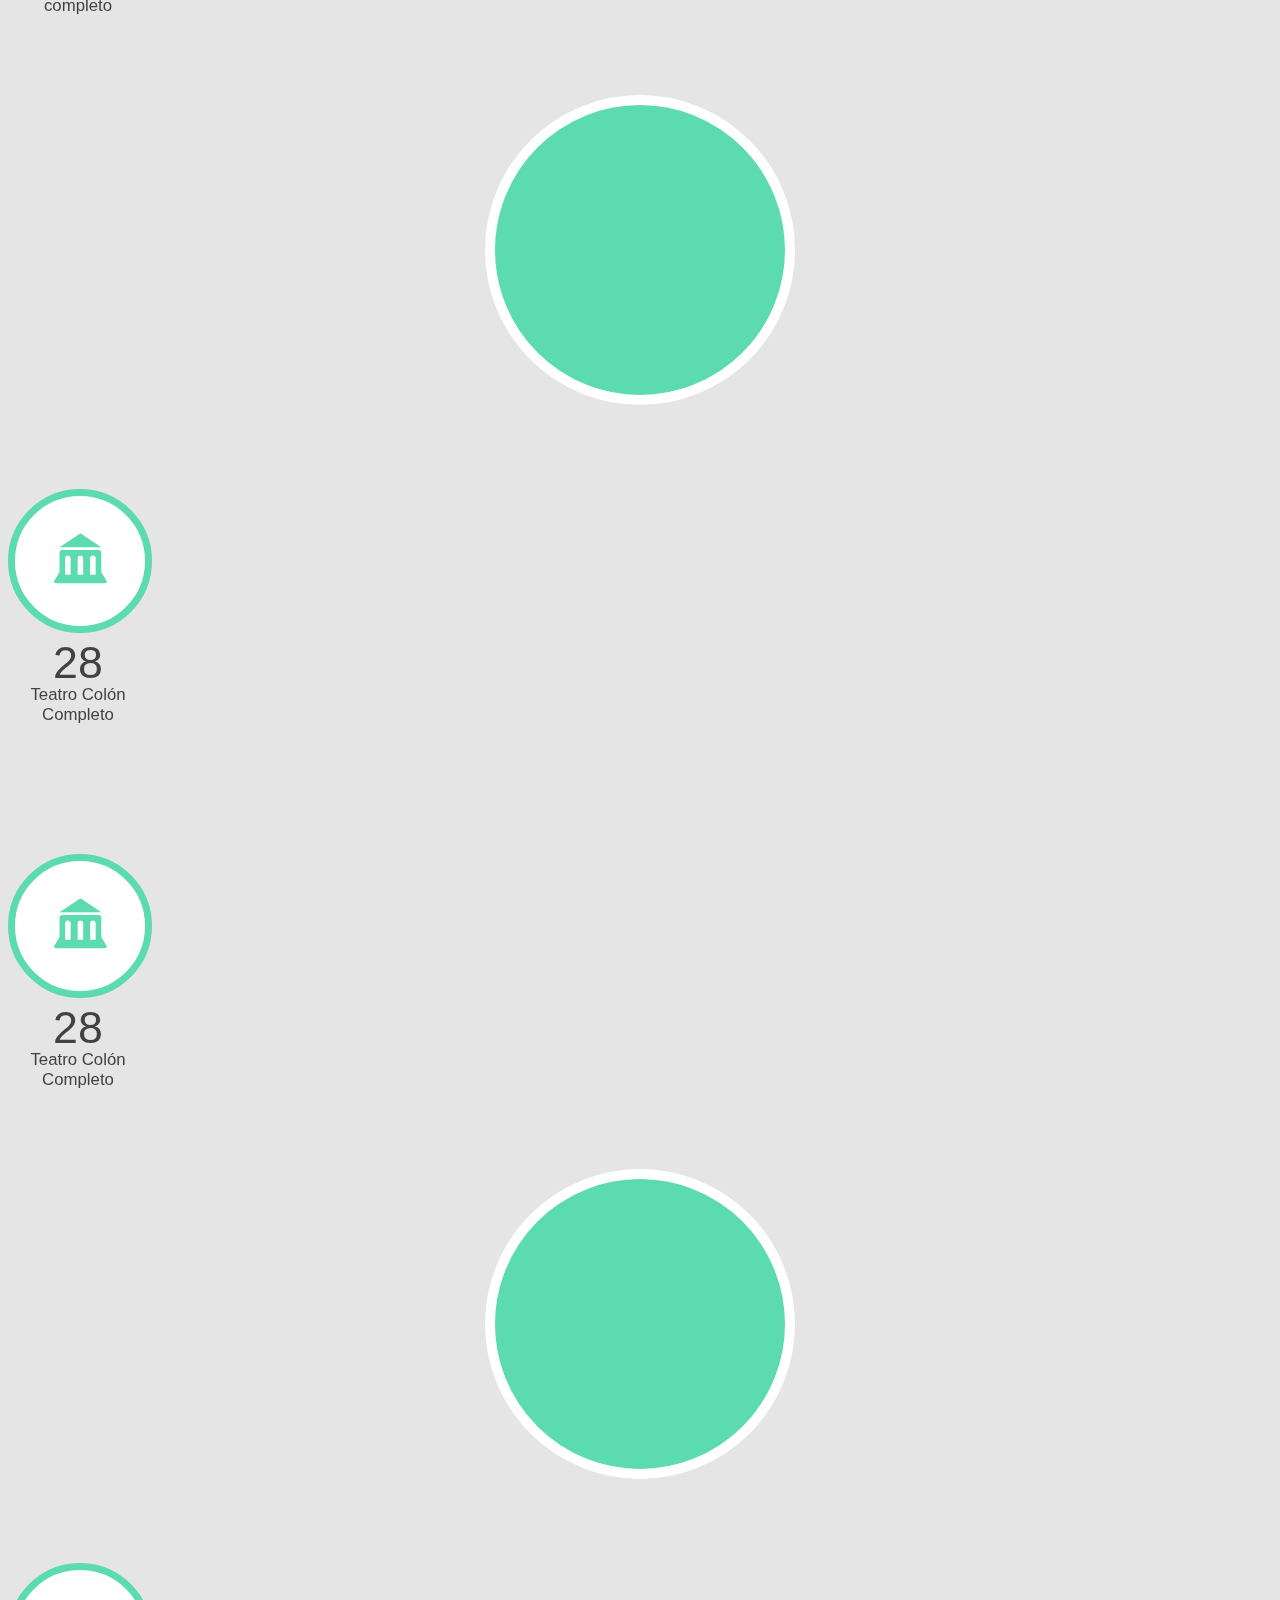
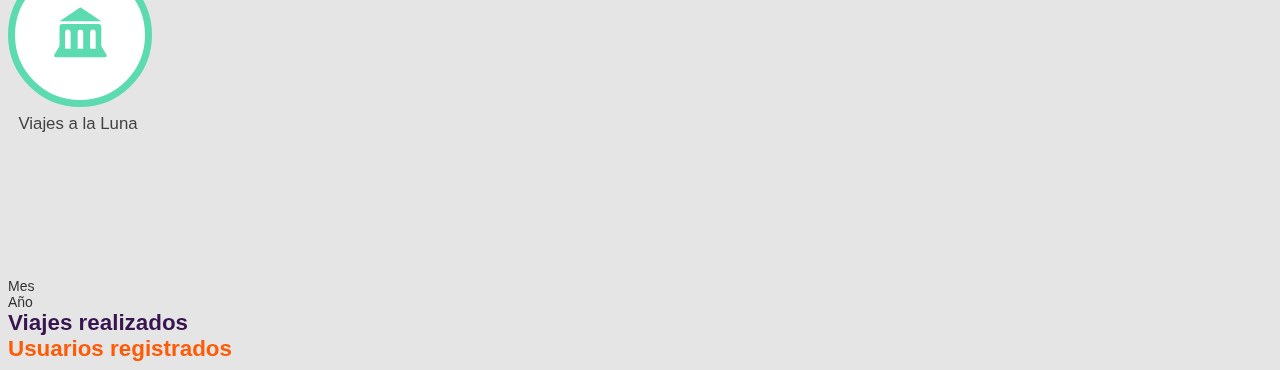
==== commit fe286691: "Fixes on the syling of the linecharrt" ====
--- a/animate_dataviz.html
+++ b/animate_dataviz.html
@@ -48,7 +48,7 @@
                     <div id="numbers-container" class="panel">
                         <h3></h3>
                         <div class="row-fluid">
-                            <div class="span2">
+                            <div class="span2 offset1">
 
                                 <!-- Subte -->
                                 <div class="widget">
@@ -60,13 +60,13 @@
                                 </div>
 
                             </div>
-                            <div class="span8">
+                            <div class="span6">
                                 <div class="main-widget">
                                     <div class="circle">
                                         <div class="mask"></div>
-                                        <div id="usuarios" class="counter"></div>
-                                        <div class="reference">Usuarios registrados</div> 
-                                    </div>
+                                        <div id="usuarios" class="counter"></div> 
+                                    </div>
+                                    <div class="reference usuarios">Usuarios registrados</div>
                                 </div>
                                 
                                 
@@ -86,7 +86,7 @@
                                 </div>
                         </div>
                         <div class="row-fluid">
-                            <div class="span2">
+                            <div class="span2 offset1">
 
                                 <!-- Subte -->
                                 <div class="widget">
@@ -99,14 +99,14 @@
 
 
                             </div>
-                            <div class="span8">
+                            <div class="span6">
 
                                 <div class="main-widget">
                                     <div class="circle">
                                        <div class="mask"></div>
-                                       <div id="recorridos" class="counter"></div>
-                                       <div class="reference">Cantidad de viajes</div> 
-                                    </div>
+                                       <div id="recorridos" class="counter"></div> 
+                                    </div>
+                                    <div class="reference viajes">Cantidad de viajes</div>
                                 </div>
                                 
                             </div>
@@ -126,7 +126,7 @@
                             </div>
                         </div>
                         <div class="row-fluid">
-                            <div class="span2">
+                            <div class="span2 offset1">
                                 
                                 <!-- Subte -->
                                 <div class="widget">
@@ -140,14 +140,14 @@
 
 
                             </div>
-                            <div class="span8">
+                            <div class="span6">
     
                                 <div class="main-widget">
                                     <div class="circle">
                                        <div class="mask"></div>
-                                       <div id="kms" class="counter"></div>
-                                       <div class="reference">Kilómetros recorridos</div> 
-                                    </div>
+                                       <div id="kms" class="counter"></div> 
+                                    </div>
+                                    <div class="reference kms">Kilómetros recorridos</div>
                                 </div>
 
                             </div>
@@ -166,17 +166,13 @@
                             </div>
                         </div>
                     </div>
-                    <div id="map-container" class="panel panel-hide">
-                        MAP
-                    </div>
+                </div>
+                <div id="map-container" class="panel panel-hide">
                 </div>
 
                 <div class="container-fluid">
                     <div class="row-fluid">
-                        <div class="span4">
-                            <span class="">Día</a>
-                            <span id="current_day" class=""></a>
-                        </div>
+
                         <div class="span4">
                             <span class="">Mes</a>
                             <span id="current_month" class=""></a>
@@ -188,17 +184,17 @@
                     </div>
                     <div class="row-fluid">
                         <div class="span6">
-                            <span class="reference-viajes reference-graph pull-left">Viajes</a>
+                            <span class="reference-viajes reference-graph pull-left">Viajes realizados</a>
                         </div>
                         <div class="span6">
-                            <span class="reference-usuarios reference-graph pull-right">Usuarios</a>
+                            <span class="reference-usuarios reference-graph pull-right">Usuarios registrados</a>
                         </div>
                     </div>
                 </div>
                 <div id="graph-container">
 
                 </div>
-        
+
                 <script type="text/javascript" src="js/libs/d3.min.js"></script>
                 <script type="text/javascript" src="js/libs/jquery-1.10.2.min.js"></script>
                 <script type="text/javascript" src="js/libs/queue.v1.min.js"></script>
--- a/css/general.css
+++ b/css/general.css
@@ -6,7 +6,9 @@
     -webkit-backface-visibility:hidden;
     moz-backface-visibility:hidden;
     -ms-backface-visibility:hidden;
-    -webkit-touch-callout:none
+    -webkit-touch-callout:none;
+/*    overflow: hidden;
+*/
 }
 a {  
     outline:0
@@ -25,11 +27,21 @@
     /*background-image: url(/refe1.png);
     background-position: top left;
     background-repeat: no-repeat;*/
-/*    background-image: url(/refe.png);
-    background-position: top left;
-    background-repeat: no-repeat;*/
     padding-top: 140px;
 }
+
+@font-face {
+    font-family: 'bebas_neueregular';
+    src: url('/fonts/BebasNeue-webfont.eot');
+    src: url('/fonts/BebasNeue-webfont.eot?#iefix') format('embedded-opentype'),
+         url('/fonts/BebasNeue-webfont.woff') format('woff'),
+         url('/fonts/BebasNeue-webfont.ttf') format('truetype'),
+         url('/fonts/BebasNeue-webfont.svg#bebas_neueregular') format('svg');
+    font-weight: normal;
+    font-style: normal;
+
+}
+
 
 
 
@@ -123,6 +135,16 @@
 header .header-gcba .logo{float:left;width:172px;height:33px;background:url(../img/logo-normal.png)}
 header .header-gcba h2.slogan{font-family:"Gotham Medium","Helvetica Neue","Helvetica",sans-serif;float:right;font-size:13px;margin-top:12px;letter-spacing:-1px;color:#000;font-weight:bold;line-height:12px;text-transform:uppercase;}
 
+.site-footer{position:relative;*zoom:1;color:#fff;padding:40px 10px;height:inherit;background-color:#333;background-image:none;filter:none;font-size:12px}
+.site-footer a{color:#ffbd04}
+.footer-gcba .logo-invertido{float:left;width:172px;height:33px;background:url(../img/logo-invertido.png)}
+.footer-gcba h2.slogan{float:right;margin-top:-4px;margin-bottom:0;font-size:15px;letter-spacing:-1px;color:#fff}
+.footer-info{display:block;margin-top:30px}
+
+.title-container {
+    display:                        block;
+    padding-bottom:                  450px
+}
 
 h1, h2 {
     font-style:                     normal;
@@ -133,7 +155,7 @@
 h1 {
     font-family:                    "Gotham Medium", "Arial";
     font-size:                      2.438em;
-    letter-spacing:                 -.1em;
+    letter-spacing:                 0em;
     line-height:                    1em;
     margin-top:                     7px;
 }
@@ -153,6 +175,7 @@
     display:                        block;
     text-align:                     center !important;
     margin:                         0 auto;
+    height:                         344px;
 }
 
 .main-widget .circle {
@@ -161,12 +184,12 @@
     padding:                        5px;
     background-color:               #5cdbb0;
     color:                          #ffffff;
-    border:                         #ffffff solid 7px;
+    border:                         #ffffff solid 10px;
     border-radius:                  550px;
     -webkit-border-radius:          550px;
     -moz-border-radius:             550px;
-    width:                          320px;
-    height:                         320px;
+    width:                          280px;
+    height:                         280px;
 
     -webkit-transition:             all .1s ease-in-out;
 
@@ -183,46 +206,53 @@
     position:                       absolute;
     display:                        block;
     margin:                         0 auto;
-    width:                          300px;
-    height:                         57px;
+    width:                          280px;
+    height:                         69px;
     background-image:               url(../img/gradient.png);
     background-position:            0 0;
     background-repeat:              no-repeat;
-    top:                            132px;
+    top:                            123px;
     left:                           0;
     right:                          0;
     z-index:                        1000;
-
-    /*border:                         1px solid red;*/
-
 }
 
 .main-widget .counter {
     display:                        block;
     margin:                         0 auto;
-    font-family:                    "Helvetica", "Gotham Medium", "Arial";
+    font-family:                    "bebas_neueregular", "Gotham Medium", "Arial";
     font-style:                     normal;
-    font-size:                      4em;
+    font-size:                      5.3em;
     letter-spacing:                 -.15em;
     line-height:                    .9em;
-
-    margin-top:                     120px;
+    margin-top:                     110px;
     color:                          #424242;
-    
-    /*border:                         1px solid red;*/
-
-
 }
 
 .main-widget .reference {
-    display:                        block;
-    margin:                         0 auto;
-    font-family:                    "Gotham Book", "Arial";
-    font-style:                     normal;
-    font-size:                      1.2em;
-    color:                          #424242;
-
-}
+    position:                       absolute;
+    left:                           0;
+    right:                          0;
+    bottom:                         20px;                            
+    text-indent:                    -5000px;
+    display:                        block;
+    width:                          330px;
+    height:                         130px
+}
+
+.main-widget .usuarios {
+    background:                     url(../img/ribbon-usuarios.png) no-repeat center center;
+}
+
+.main-widget .viajes {
+    background:                     url(../img/ribbon-viajes.png) no-repeat center center;
+}
+
+.main-widget .kms {
+    background:                     url(../img/ribbon-kms.png) no-repeat center center;
+}
+
+
 
 .widget {
     color:                          #424242;
@@ -230,15 +260,17 @@
     height:                         290px;
     display:                        block;
     text-align:                     center !important;
+    padding-bottom:                 25px;
+    margin-top:                     50px;
+
 }
 
 .count {
     display:                        block;
     margin:                         0 auto;
-    font-family:                    "Gotham Medium", "Arial";
+    font-family:                    "bebas_neueregular", "Gotham Medium", "Arial";
     font-style:                     normal;
     font-size:                      3.2em;
-    letter-spacing:                 -.15em;
     line-height:                    1em;
     margin-top:                     7px;
 }
@@ -274,3 +306,7 @@
     opacity:                        1
 }
 
+.odometer-formatting-mark {
+    letter-spacing: .01em;
+}
+
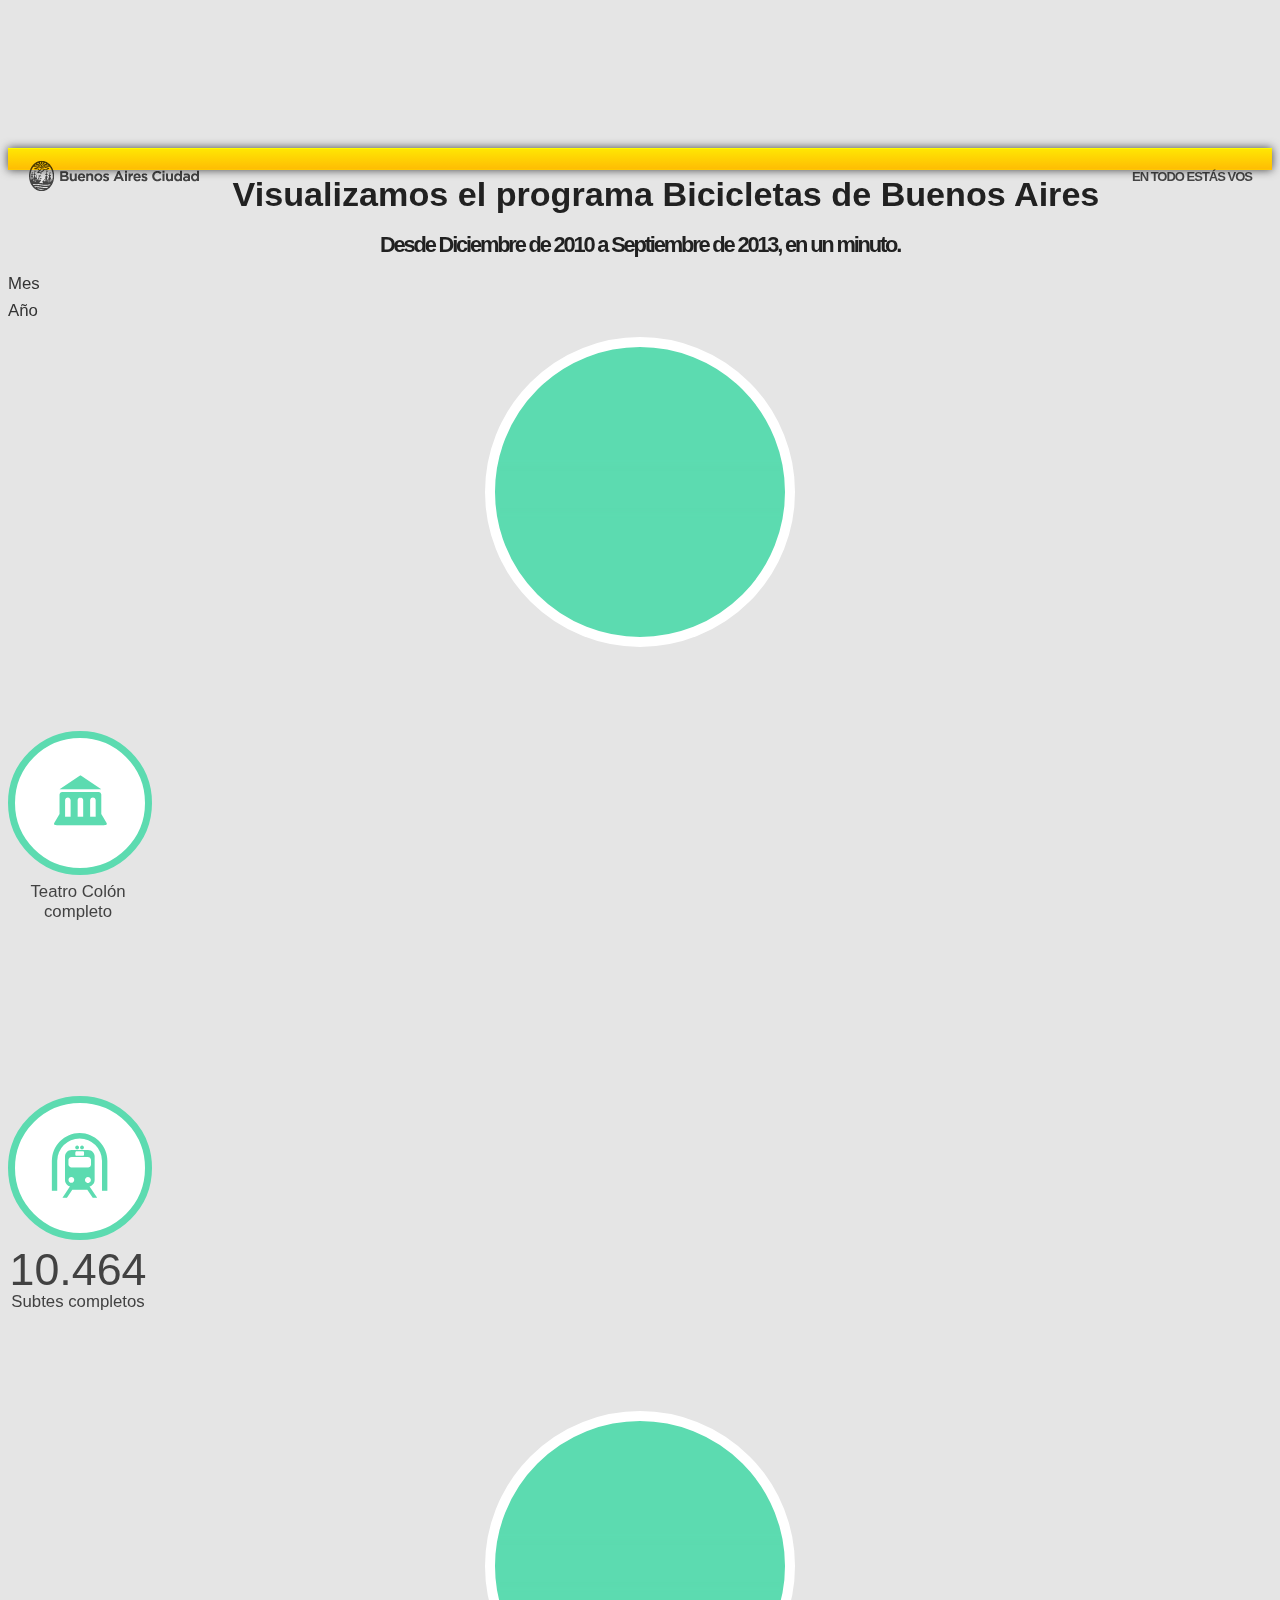
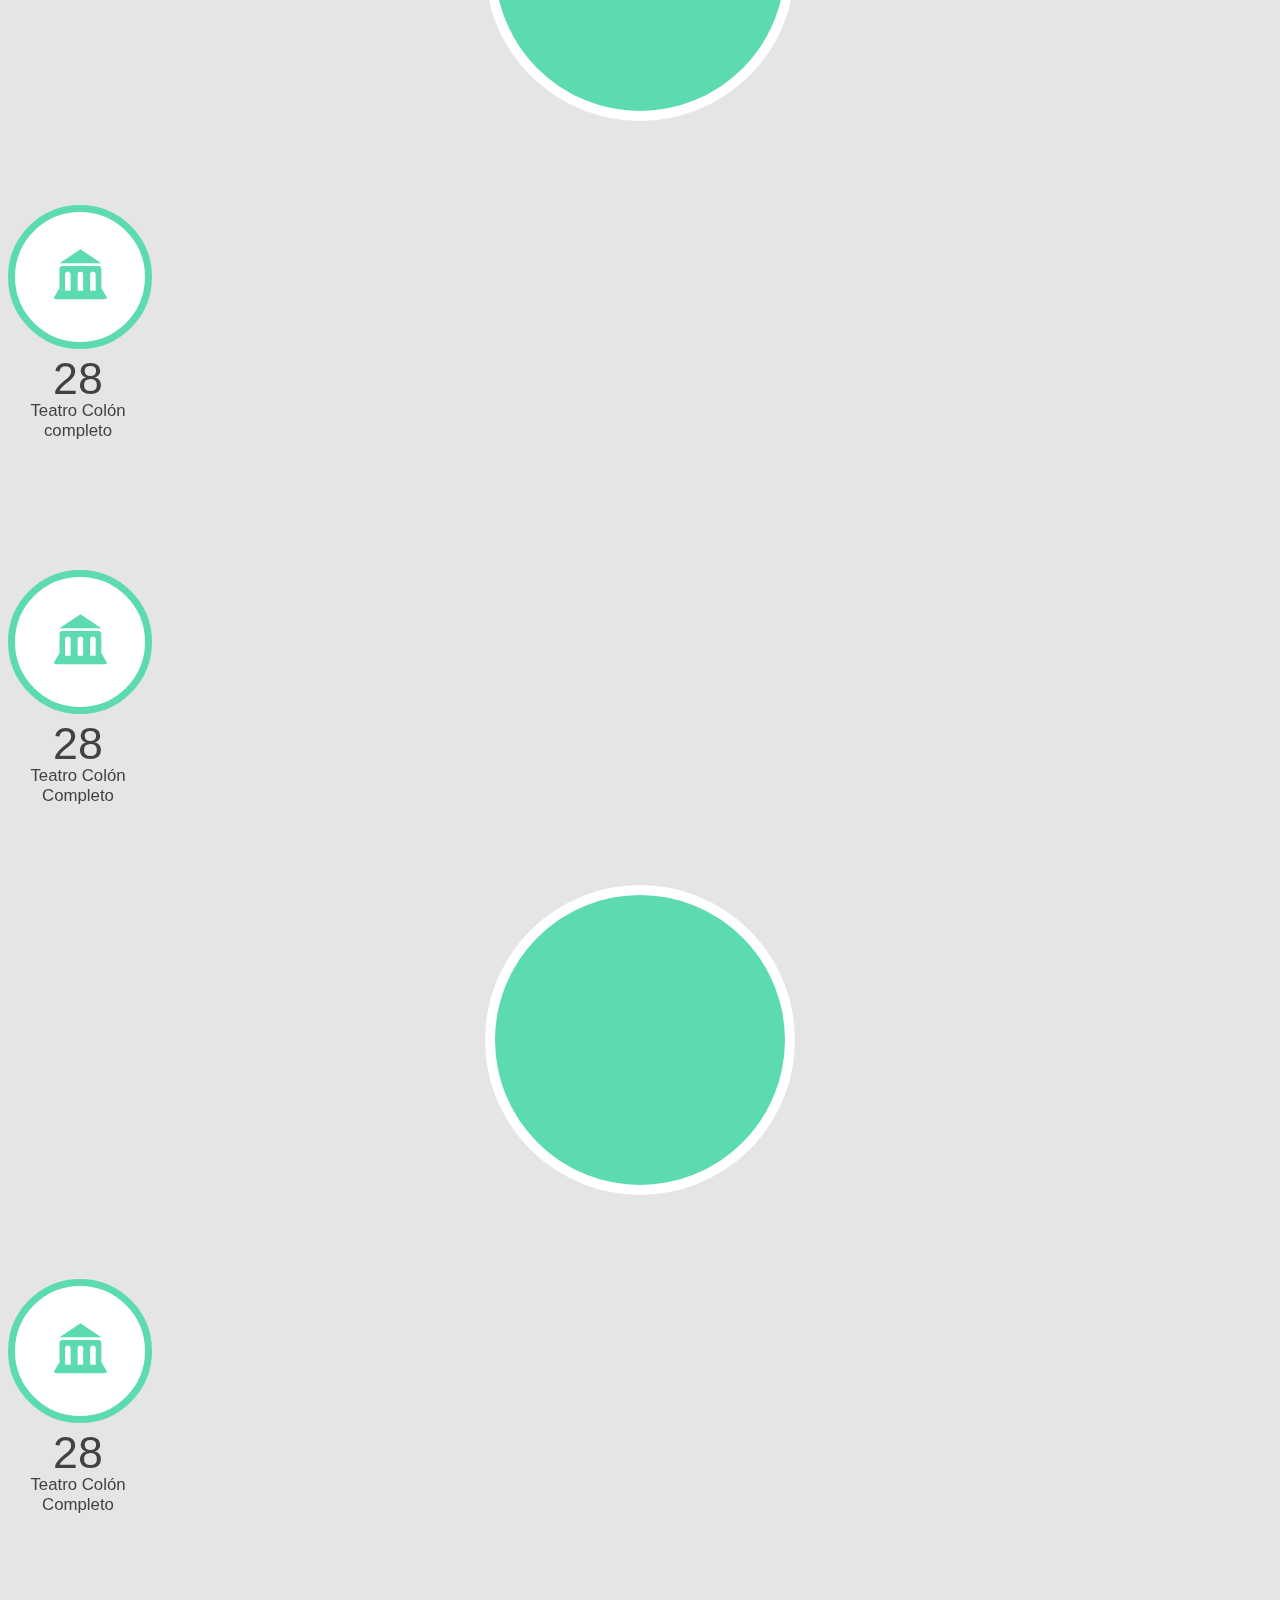
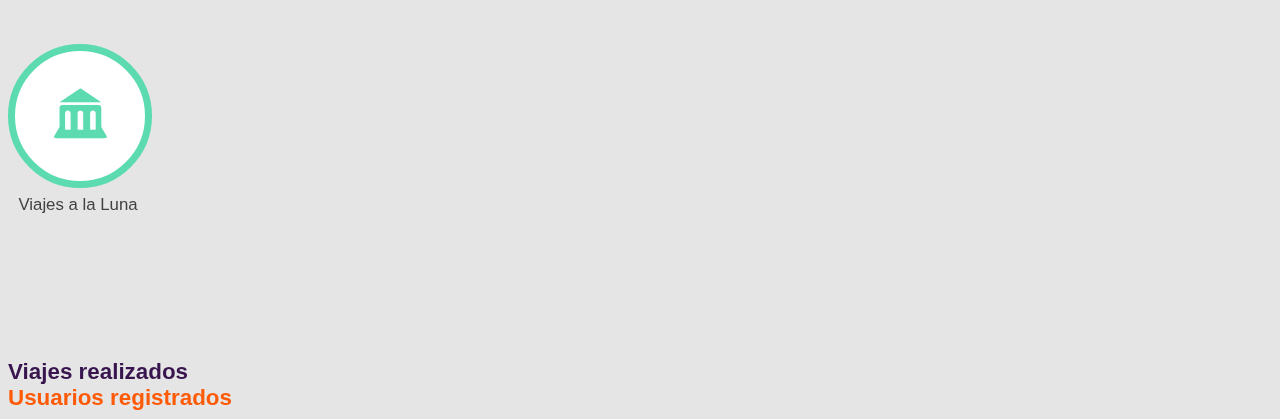
==== commit 0b8dbcc1: "hitos en el mapa" ====
--- a/animate_dataviz.html
+++ b/animate_dataviz.html
@@ -45,11 +45,31 @@
                         <h1>Visualizamos el programa Bicicletas de Buenos Aires</h1>
                         <h2>Desde Diciembre de 2010 a Septiembre de 2013, en un minuto.</h2>
                     </div>
+                    <div class="row-fluid">
+
+                        <div class="span2 date offset4">
+                            <span class="reference">Mes</span>
+                            <span id="current_month" class="count"></span>
+                        </div>
+                        <div class="span2 date">
+                            <span class="reference">Año</span>
+                            <span id="current_year" class="count"></span>
+                        </div>
+                    </div>
                     <div id="numbers-container" class="panel">
                         <h3></h3>
                         <div class="row-fluid">
-                            <div class="span2 offset1">
-
+                            <div class="span6">
+                                <div class="main-widget">
+                                    <div class="circle">
+                                        <div class="mask"></div>
+                                        <div id="usuarios" class="counter"></div> 
+                                    </div>
+                                    <div class="reference usuarios">Usuarios registrados</div>
+                                </div>
+                            </div>
+
+                            <div class="span2">
                                 <!-- Subte -->
                                 <div class="widget">
                                     <div class="circle">
@@ -58,21 +78,9 @@
                                     <div id="teatro-colon" class="count"></div>
                                     <div class="reference">Teatro Colón completo</div>
                                 </div>
-
-                            </div>
-                            <div class="span6">
-                                <div class="main-widget">
-                                    <div class="circle">
-                                        <div class="mask"></div>
-                                        <div id="usuarios" class="counter"></div> 
-                                    </div>
-                                    <div class="reference usuarios">Usuarios registrados</div>
-                                </div>
-                                
-                                
-                            </div>
-                            <div class="span2">
-
+                            </div>
+
+                            <div class="span2 offset1">
                                 <!-- Subte -->
                                 <div class="widget">
                                     <div class="circle">
@@ -86,8 +94,20 @@
                                 </div>
                         </div>
                         <div class="row-fluid">
-                            <div class="span2 offset1">
-
+
+                            <div class="span6">
+
+                                <div class="main-widget">
+                                    <div class="circle">
+                                       <div class="mask"></div>
+                                       <div id="recorridos" class="counter"></div> 
+                                    </div>
+                                    <div class="reference viajes">Cantidad de viajes</div>
+                                </div>
+                                
+                            </div>
+
+                            <div class="span2">
                                 <!-- Subte -->
                                 <div class="widget">
                                     <div class="circle">
@@ -96,21 +116,9 @@
                                     <div class="count">28</div>
                                     <div class="reference">Teatro Colón completo</div>
                                 </div>
-
-
-                            </div>
-                            <div class="span6">
-
-                                <div class="main-widget">
-                                    <div class="circle">
-                                       <div class="mask"></div>
-                                       <div id="recorridos" class="counter"></div> 
-                                    </div>
-                                    <div class="reference viajes">Cantidad de viajes</div>
-                                </div>
-                                
-                            </div>
-                            <div class="span2">
+                            </div>
+
+                            <div class="span2 offset1">
 
                                 
                                 <!-- Subte -->
@@ -126,7 +134,19 @@
                             </div>
                         </div>
                         <div class="row-fluid">
-                            <div class="span2 offset1">
+
+                            <div class="span6">
+                            
+                                <div class="main-widget">
+                                    <div class="circle">
+                                       <div class="mask"></div>
+                                       <div id="kms" class="counter"></div> 
+                                    </div>
+                                    <div class="reference kms">Kilómetros recorridos</div>
+                                </div>
+
+                            </div>
+                            <div class="span2">
                                 
                                 <!-- Subte -->
                                 <div class="widget">
@@ -140,18 +160,8 @@
 
 
                             </div>
-                            <div class="span6">
-    
-                                <div class="main-widget">
-                                    <div class="circle">
-                                       <div class="mask"></div>
-                                       <div id="kms" class="counter"></div> 
-                                    </div>
-                                    <div class="reference kms">Kilómetros recorridos</div>
-                                </div>
-
-                            </div>
-                            <div class="span2">
+
+                            <div class="span2 offset1">
 
                                 <!-- Subte -->
                                 <div class="widget">
@@ -170,18 +180,16 @@
                 <div id="map-container" class="panel panel-hide">
                 </div>
 
+                <div id="hito-container" class="container-fluid">
+                    <div class="row-fluid">
+                        <div class="span10">
+                            <div id="hito-fecha" class="panel-hide"></div>
+                            <div id="hito" class="panel-hide"></div>
+                        </div>
+                    </div>
+                </div>
+
                 <div class="container-fluid">
-                    <div class="row-fluid">
-
-                        <div class="span4">
-                            <span class="">Mes</a>
-                            <span id="current_month" class=""></a>
-                        </div>
-                        <div class="span4">
-                            <span class="">Año</a>
-                            <span id="current_year" class=""></a>
-                        </div>
-                    </div>
                     <div class="row-fluid">
                         <div class="span6">
                             <span class="reference-viajes reference-graph pull-left">Viajes realizados</a>
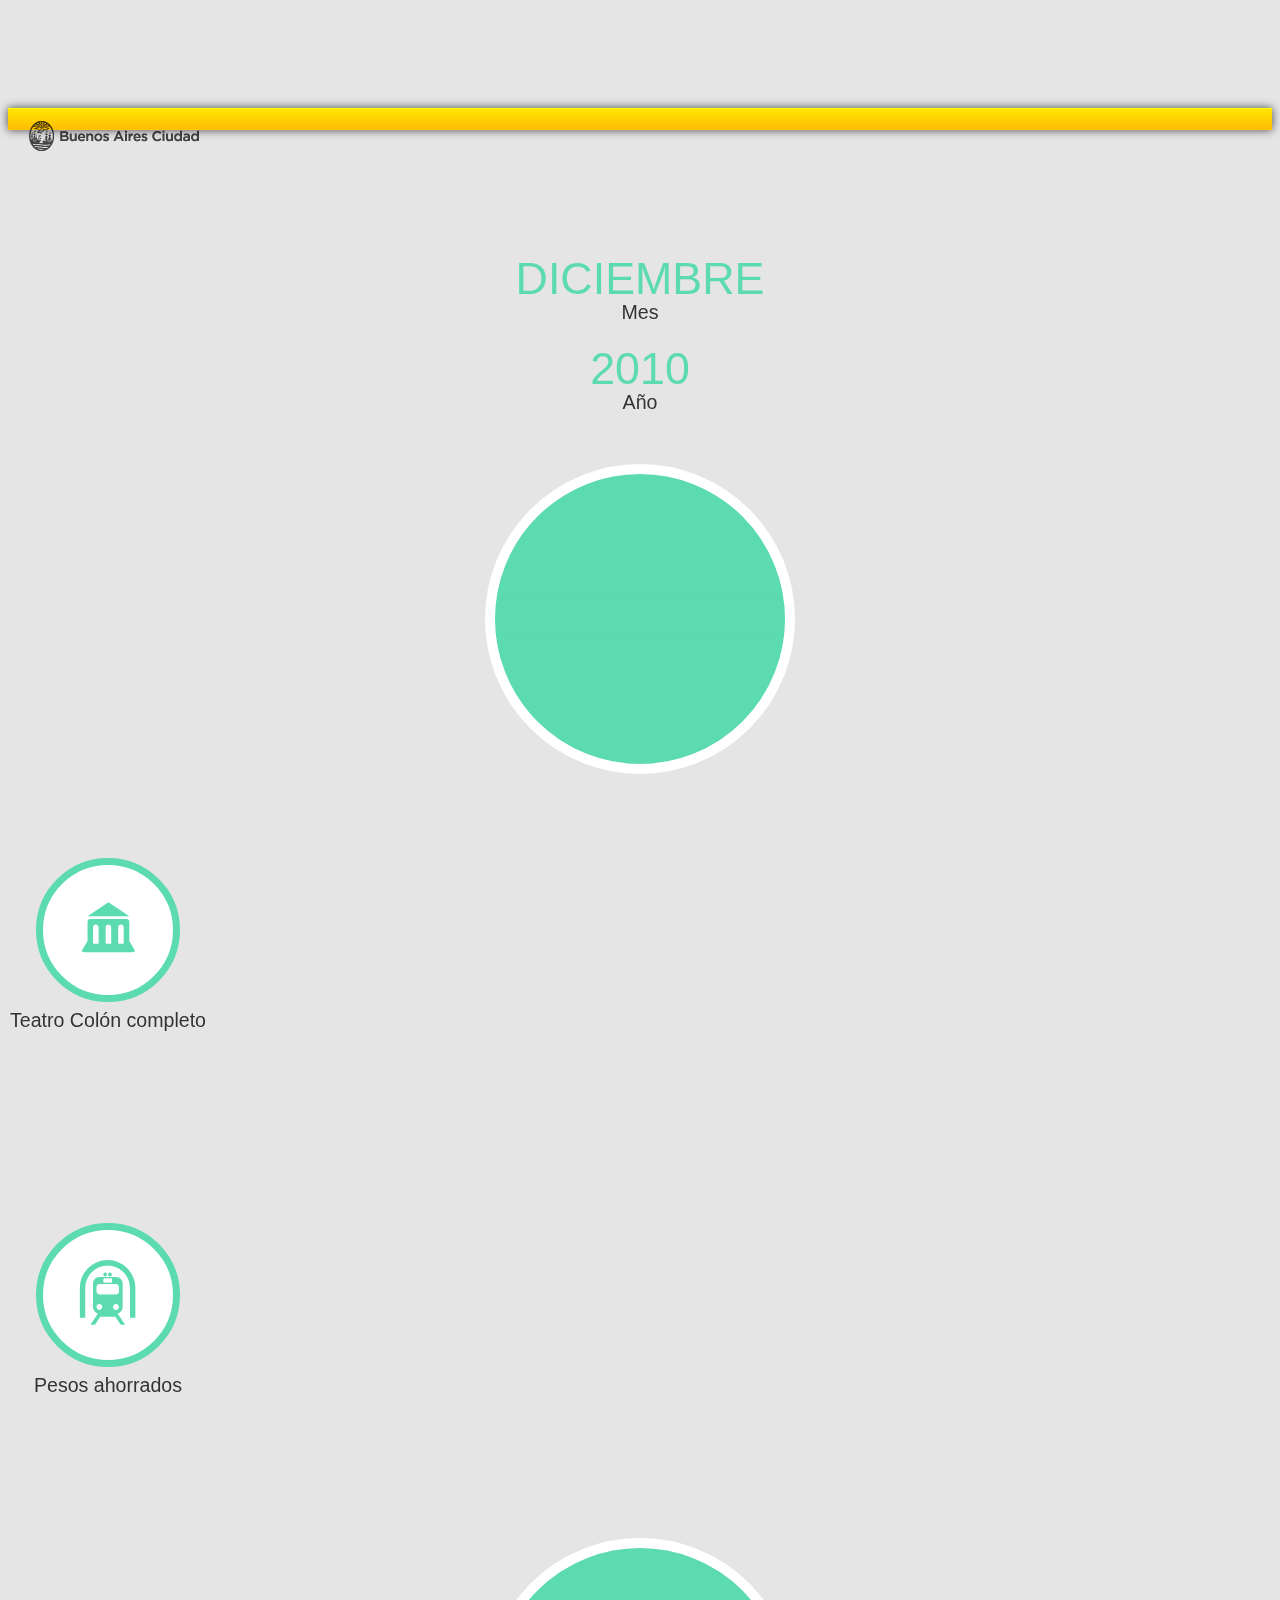
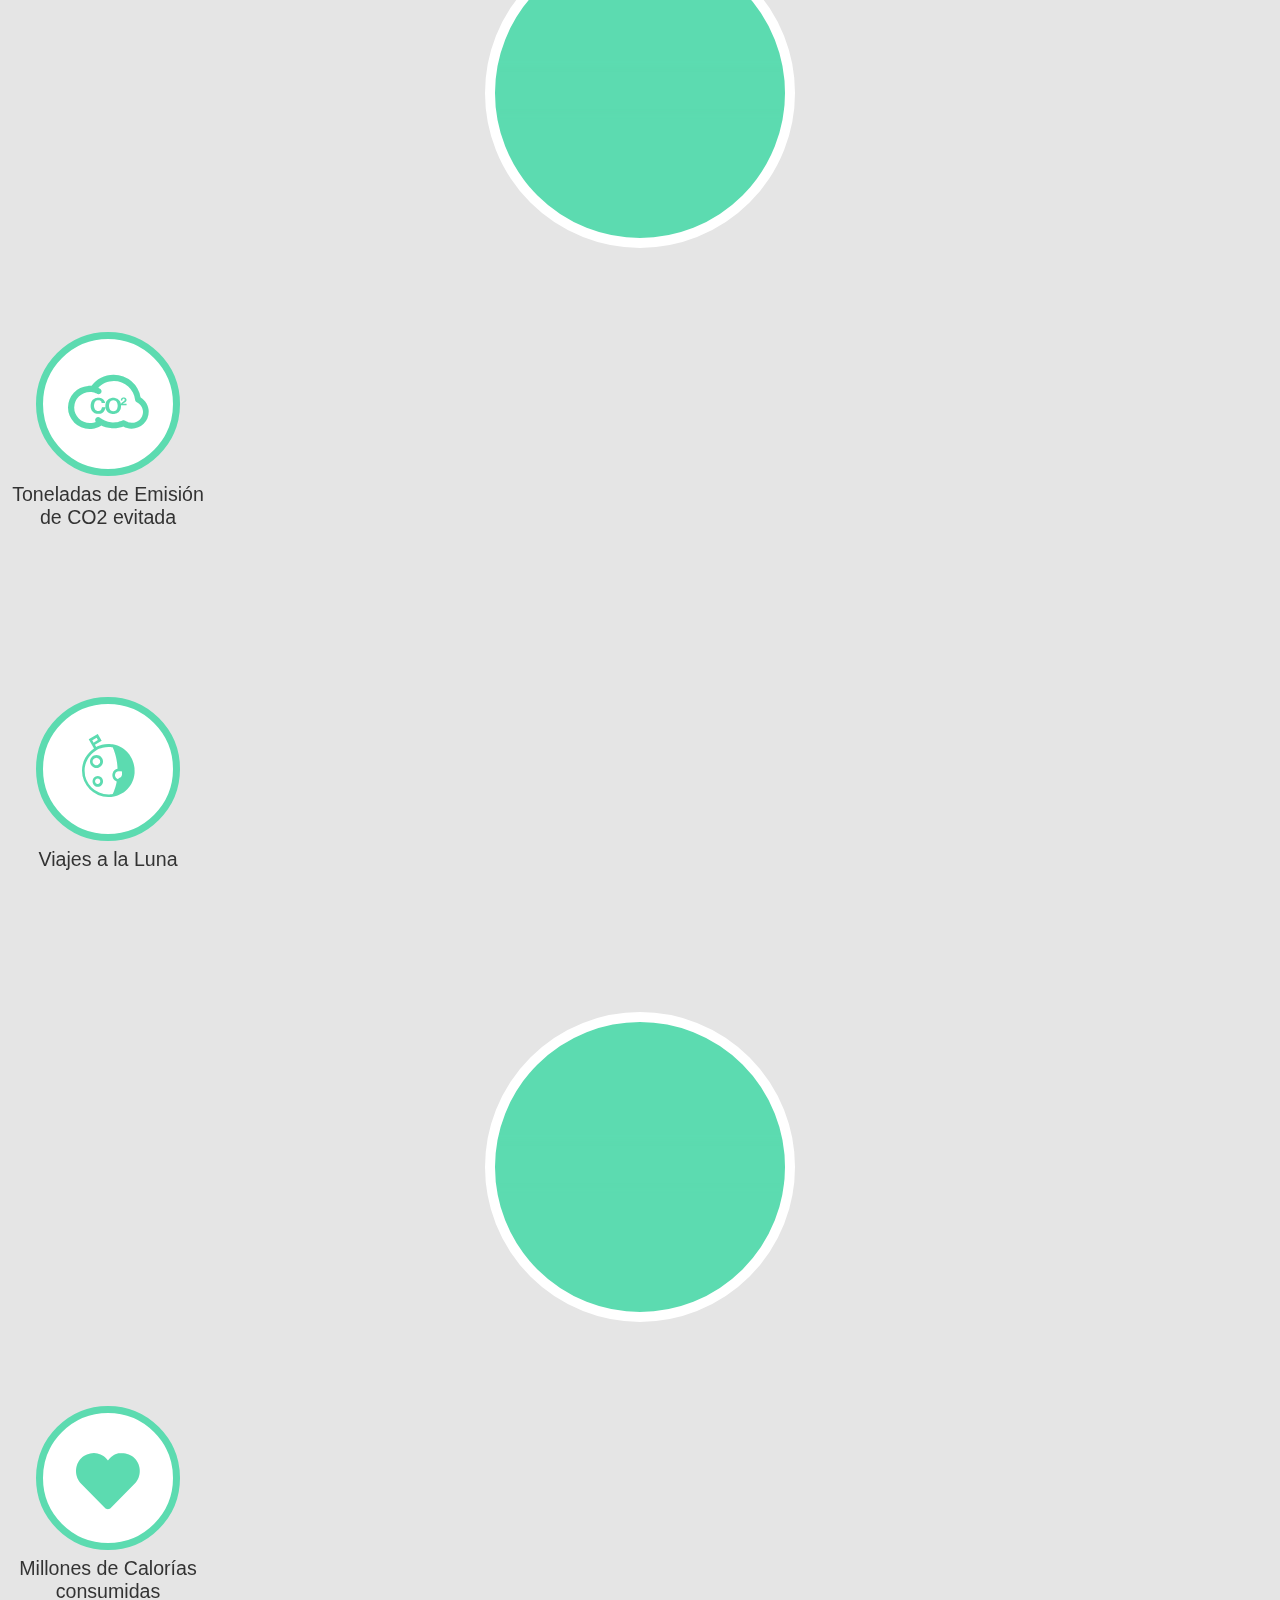
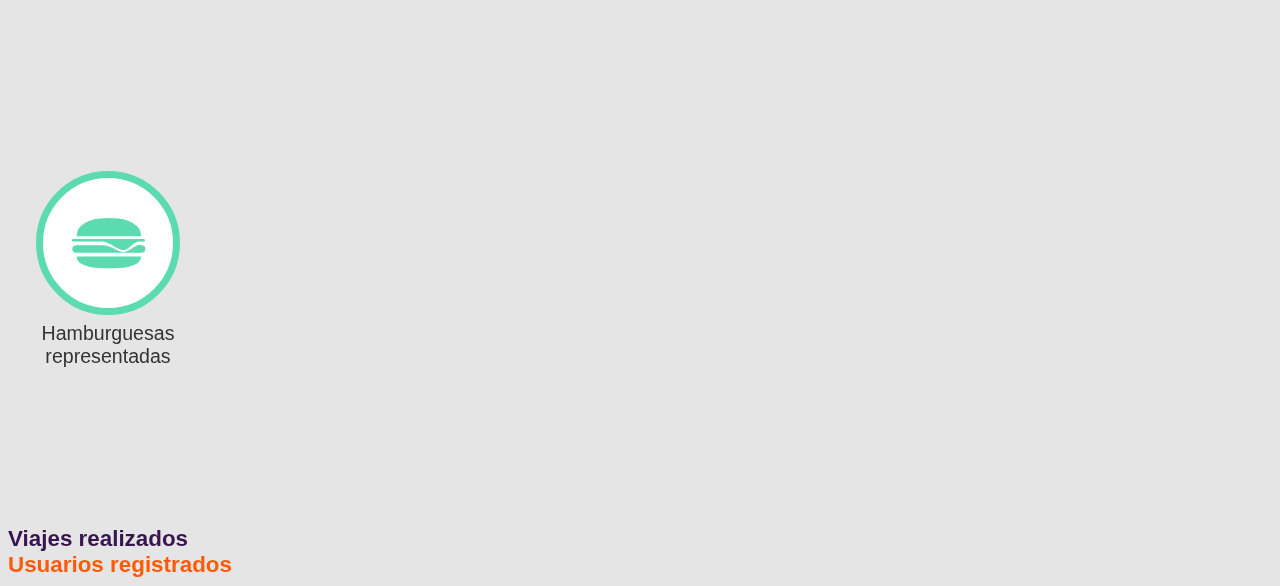
==== commit 14f60122: "ultimos retoques" ====
--- a/animate_dataviz.html
+++ b/animate_dataviz.html
@@ -48,17 +48,18 @@
                     <div class="row-fluid">
 
                         <div class="span2 date offset4">
+                            <span id="current_month" class="count">DICIEMBRE</span>
                             <span class="reference">Mes</span>
-                            <span id="current_month" class="count"></span>
                         </div>
                         <div class="span2 date">
+                            <span id="current_year" class="count">2010</span>
                             <span class="reference">Año</span>
-                            <span id="current_year" class="count"></span>
                         </div>
                     </div>
                     <div id="numbers-container" class="panel">
                         <h3></h3>
                         <div class="row-fluid">
+
                             <div class="span6">
                                 <div class="main-widget">
                                     <div class="circle">
@@ -69,8 +70,7 @@
                                 </div>
                             </div>
 
-                            <div class="span2">
-                                <!-- Subte -->
+                            <div class="span3">
                                 <div class="widget">
                                     <div class="circle">
                                         <span aria-hidden="true" class="viz-colon"></span>
@@ -78,25 +78,23 @@
                                     <div id="teatro-colon" class="count"></div>
                                     <div class="reference">Teatro Colón completo</div>
                                 </div>
+
                             </div>
 
-                            <div class="span2 offset1">
-                                <!-- Subte -->
+                            <div class="span3">
                                 <div class="widget">
                                     <div class="circle">
                                         <span aria-hidden="true" class="viz-subte"></span>
                                     </div>
-                                    <div class="count">10.464</div>
-                                    <div class="reference">Subtes completos</div>
+                                    <div id="ahorro" class="count counter"></div>
+                                    <div class="reference">Pesos ahorrados</div>
                                 </div>
+                            </div>
 
-
-                                </div>
                         </div>
                         <div class="row-fluid">
 
                             <div class="span6">
-
                                 <div class="main-widget">
                                     <div class="circle">
                                        <div class="mask"></div>
@@ -104,39 +102,32 @@
                                     </div>
                                     <div class="reference viajes">Cantidad de viajes</div>
                                 </div>
-                                
                             </div>
 
-                            <div class="span2">
-                                <!-- Subte -->
+                            <div class="span3">
                                 <div class="widget">
                                     <div class="circle">
-                                        <span aria-hidden="true" class="viz-colon"></span>
+                                        <span aria-hidden="true" class="viz-co2"></span>
                                     </div>
-                                    <div class="count">28</div>
-                                    <div class="reference">Teatro Colón completo</div>
+                                    <div id="co2" class="count counter"></div>
+                                    <div class="reference">Toneladas de Emisión de CO2 evitada</div>
                                 </div>
                             </div>
 
-                            <div class="span2 offset1">
-
-                                
-                                <!-- Subte -->
+                            <div class="span3">
                                 <div class="widget">
                                     <div class="circle">
-                                        <span aria-hidden="true" class="viz-colon"></span>
+                                        <span aria-hidden="true" class="viz-luna"></span>
                                     </div>
-                                    <div class="count">28</div>
-                                    <div class="reference">Teatro Colón Completo</div>
+                                    <div id="viaje-luna" class="count"></div>
+                                    <div class="reference">Viajes a la Luna</div>
                                 </div>
+                            </div>
 
-
-                            </div>
                         </div>
                         <div class="row-fluid">
 
                             <div class="span6">
-                            
                                 <div class="main-widget">
                                     <div class="circle">
                                        <div class="mask"></div>
@@ -144,45 +135,37 @@
                                     </div>
                                     <div class="reference kms">Kilómetros recorridos</div>
                                 </div>
+                            </div>
 
-                            </div>
-                            <div class="span2">
-                                
-                                <!-- Subte -->
+                            <div class="span3">
                                 <div class="widget">
                                     <div class="circle">
-                                        <span aria-hidden="true" class="viz-colon"></span>
+                                        <span aria-hidden="true" class="viz-heart"></span>
                                     </div>
-                                    <div class="count">28</div>
-                                    <div class="reference">Teatro Colón Completo</div>
+                                    <div id="calorias" class="count"></div>
+                                    <div class="reference">Millones de Calorías consumidas</div>
                                 </div>
-
-
-
                             </div>
 
-                            <div class="span2 offset1">
-
-                                <!-- Subte -->
+                            <div class="span3">
                                 <div class="widget">
                                     <div class="circle">
-                                        <span aria-hidden="true" class="viz-colon"></span>
+                                        <span aria-hidden="true" class="viz-hamburguesa"></span>
                                     </div>
-                                    <div id="viaje-luna" class="count"></div>
-                                    <div class="reference">Viajes a la Luna</div>
+                                    <div id="hamburguesas" class="count counter"></div>
+                                    <div class="reference">Hamburguesas representadas</div>
                                 </div>
+                            </div>
 
-
-                            </div>
                         </div>
                     </div>
                 </div>
                 <div id="map-container" class="panel panel-hide">
                 </div>
 
-                <div id="hito-container" class="container-fluid">
+                <div id="hito-container" class="container-fluid panel-hide">
                     <div class="row-fluid">
-                        <div class="span10">
+                        <div class="span12">
                             <div id="hito-fecha" class="panel-hide"></div>
                             <div id="hito" class="panel-hide"></div>
                         </div>
--- a/css/general.css
+++ b/css/general.css
@@ -11,10 +11,10 @@
 */
 }
 a {  
-    outline:0
+    outline:0;
 }
 input::-moz-focus-inner {
-    border:0
+    border:0;
 }
 
 body {
@@ -27,7 +27,7 @@
     /*background-image: url(/refe1.png);
     background-position: top left;
     background-repeat: no-repeat;*/
-    padding-top: 140px;
+    padding-top: 100px;
 }
 
 @font-face {
@@ -99,6 +99,8 @@
 }
 .viz-heart:before {
     content: "\e602";
+    line-height: 126px;
+    font-size: 64px;
 }
 .viz-colon:before {
     line-height: 115px;
@@ -125,6 +127,8 @@
 }
 .viz-luna:before {
     content: "\e608";
+    line-height: 113px;
+    font-size: 63px;
 }
 
 header{display:block}
@@ -133,7 +137,8 @@
 header .header-gcba:active,header .header-gcba.active{background-color:#bda700}
 header .header-gcba .container{-webkit-opacity:.7;-moz-opacity:.7;opacity:.7}
 header .header-gcba .logo{float:left;width:172px;height:33px;background:url(../img/logo-normal.png)}
-header .header-gcba h2.slogan{font-family:"Gotham Medium","Helvetica Neue","Helvetica",sans-serif;float:right;font-size:13px;margin-top:12px;letter-spacing:-1px;color:#000;font-weight:bold;line-height:12px;text-transform:uppercase;}
+header .header-gcba .slogan{
+    display:block;width:115px;height:11px;background:url(../img/slogan.png);float:right;margin-top:12px;text-indent: -5000px;}
 
 .site-footer{position:relative;*zoom:1;color:#fff;padding:40px 10px;height:inherit;background-color:#333;background-image:none;filter:none;font-size:12px}
 .site-footer a{color:#ffbd04}
@@ -143,7 +148,7 @@
 
 .title-container {
     display:                        block;
-    padding-bottom:                  450px
+    margin-bottom: 30px;
 }
 
 h1, h2 {
@@ -157,7 +162,13 @@
     font-size:                      2.438em;
     letter-spacing:                 0em;
     line-height:                    1em;
+    padding-bottom:                 10px;
     margin-top:                     7px;
+    display:                        block;
+    text-indent:                    -5000px;
+    background-image:               url(../img/type-h1.png);
+    background-position:            center center;
+    background-repeat:              no-repeat;
 }
 
 h2 {
@@ -166,6 +177,11 @@
     letter-spacing:                 -.1em;
     line-height:                    1em;
     margin-top:                     7px;
+    display:                        block;
+    text-indent:                    -5000px;
+    background-image:               url(../img/type-h2.png);
+    background-position:            center center;
+    background-repeat:              no-repeat;
 }
 
 
@@ -199,7 +215,7 @@
     filter:                         alpha(opacity=100);
     -moz-opacity:                   1;
     -khtml-opacity:                 1;
-    opacity:                        1
+    opacity:                        1;
 }
 
 .main-widget .mask {
@@ -237,7 +253,7 @@
     text-indent:                    -5000px;
     display:                        block;
     width:                          330px;
-    height:                         130px
+    height:                         130px;
 }
 
 .main-widget .usuarios {
@@ -252,11 +268,44 @@
     background:                     url(../img/ribbon-kms.png) no-repeat center center;
 }
 
+.date {
+    text-align:                     center;
+    margin:                         0 auto;
+    display:                        block;
+    padding:                        5px;
+    color:                          #5cdbb0;
+
+    width:                          270px;
+    height:                         80px;
+
+    -webkit-transition:             all .1s ease-in-out;
+
+    text-decoration:                none;
+
+    -ms-filter:                     "progid:DXImageTransform.Microsoft.Alpha(Opacity=100)";
+    filter:                         alpha(opacity=100);
+    -moz-opacity:                   1;
+    -khtml-opacity:                 1;
+    opacity:                        1;    
+}
+
+.date .referemce {
+    display: block;
+    width: 100%;
+}
+
+.date .count {
+    display: block;
+}
+
+.date .odometer-formatting-mark {
+    display: none;
+}
 
 
 .widget {
     color:                          #424242;
-    width:                          140px;
+    width:                          200px;
     height:                         290px;
     display:                        block;
     text-align:                     center !important;
@@ -279,7 +328,8 @@
     margin:                         0 auto;
     font-family:                    "Gotham Book", "Arial";
     font-style:                     normal;
-    font-size:                      1.2em
+    font-size:                      1.4em;
+    color:                          #333;
 }
 
 .circle {
@@ -303,10 +353,42 @@
     filter:                         alpha(opacity=100);
     -moz-opacity:                   1;
     -khtml-opacity:                 1;
-    opacity:                        1
+    opacity:                        1;
+}
+
+.widget .odometer-digit {
+    letter-spacing: .01em;
+    width: 10px !important;
 }
 
 .odometer-formatting-mark {
     letter-spacing: .01em;
 }
 
+#hito-container .span12{
+    height: 310px;
+    text-align: center;
+    background-color: #5CDBB0;
+    border-width: 10px;
+    border-color: #FFFFFF;
+    border-style: solid;
+    border-radius:50px;
+    margin-bottom: 50px;
+    padding: 0 100px;
+}
+
+#hito-container #hito{
+    font-family: "bebas_neueregular", "Gotham Medium", "Arial";
+    font-style: normal;
+    font-size: 4.2em;
+    line-height: 1em;
+    margin-top: 40px;
+}
+
+#hito-container #hito-fecha{
+    line-height: 1em;
+    margin-top: 60px;
+    font-family: "Gotham Book", "Arial";
+    font-style: normal;
+    font-size: 2.2em;
+}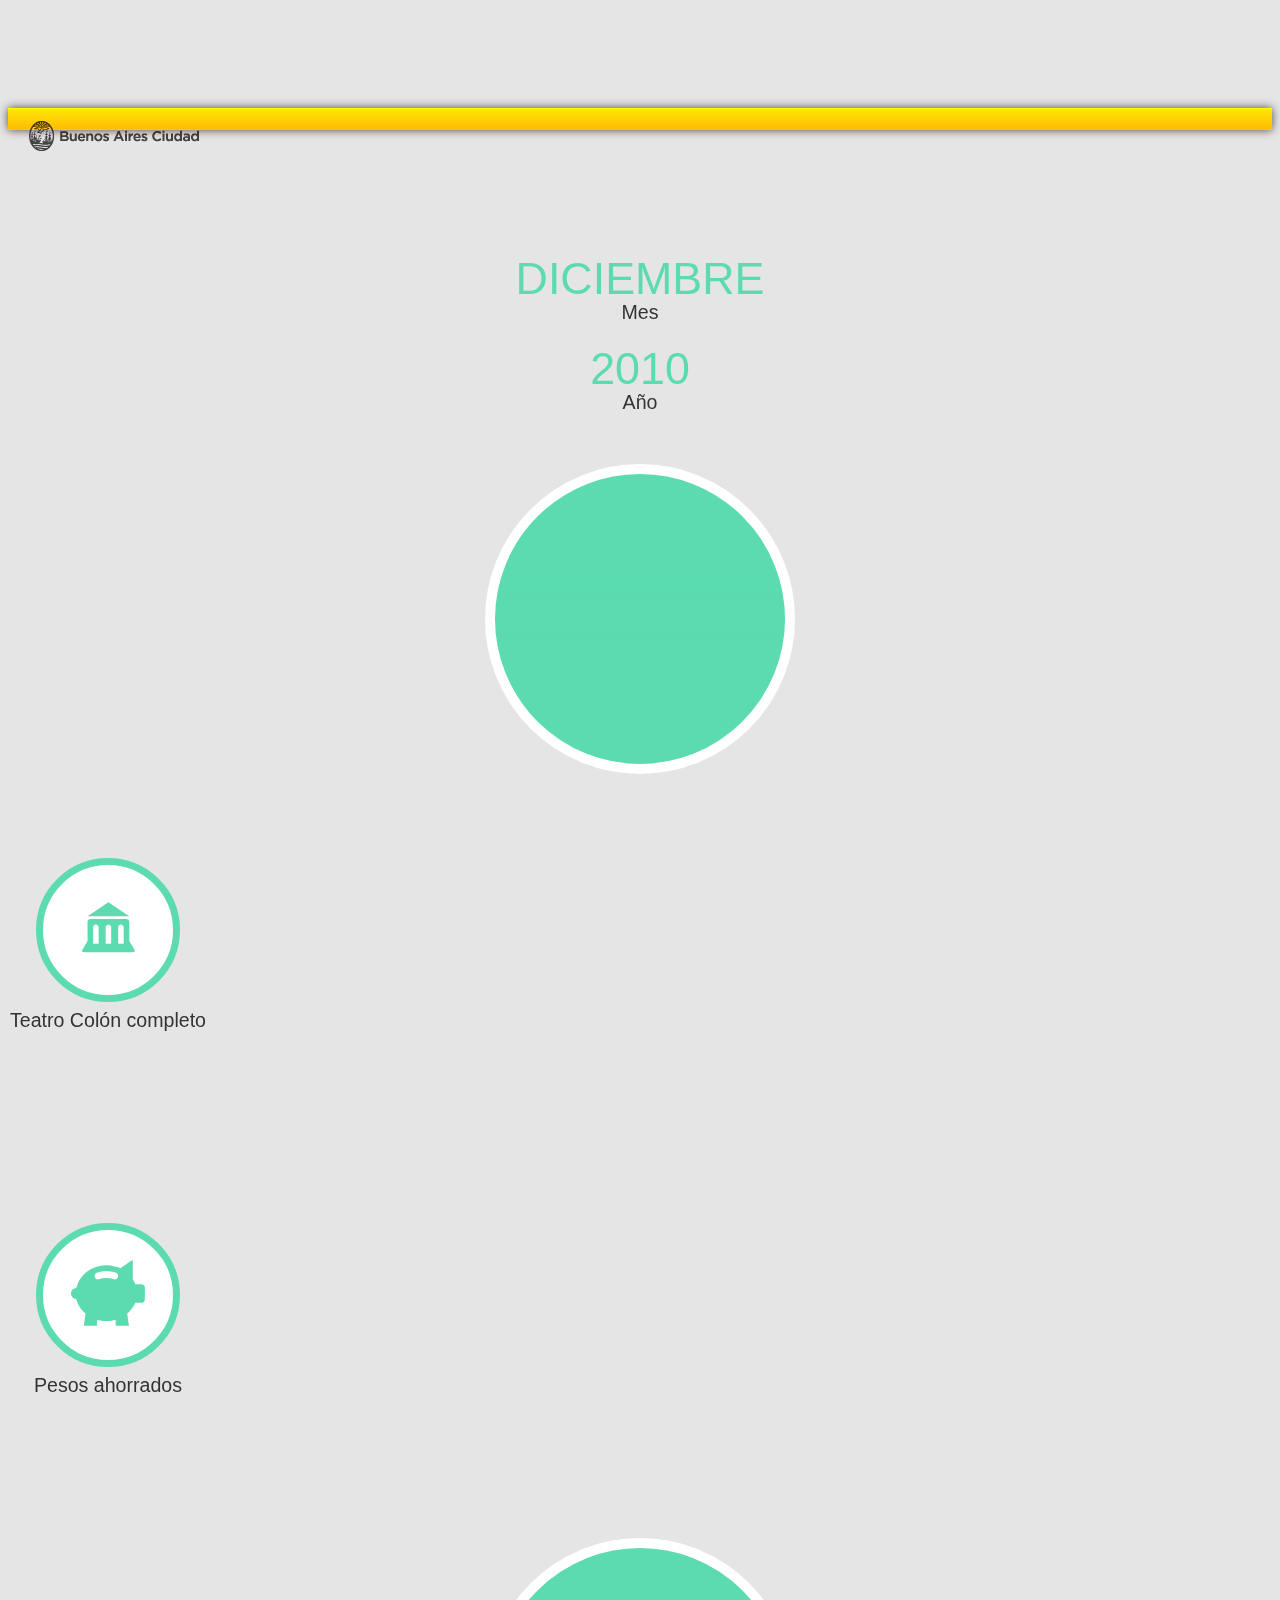
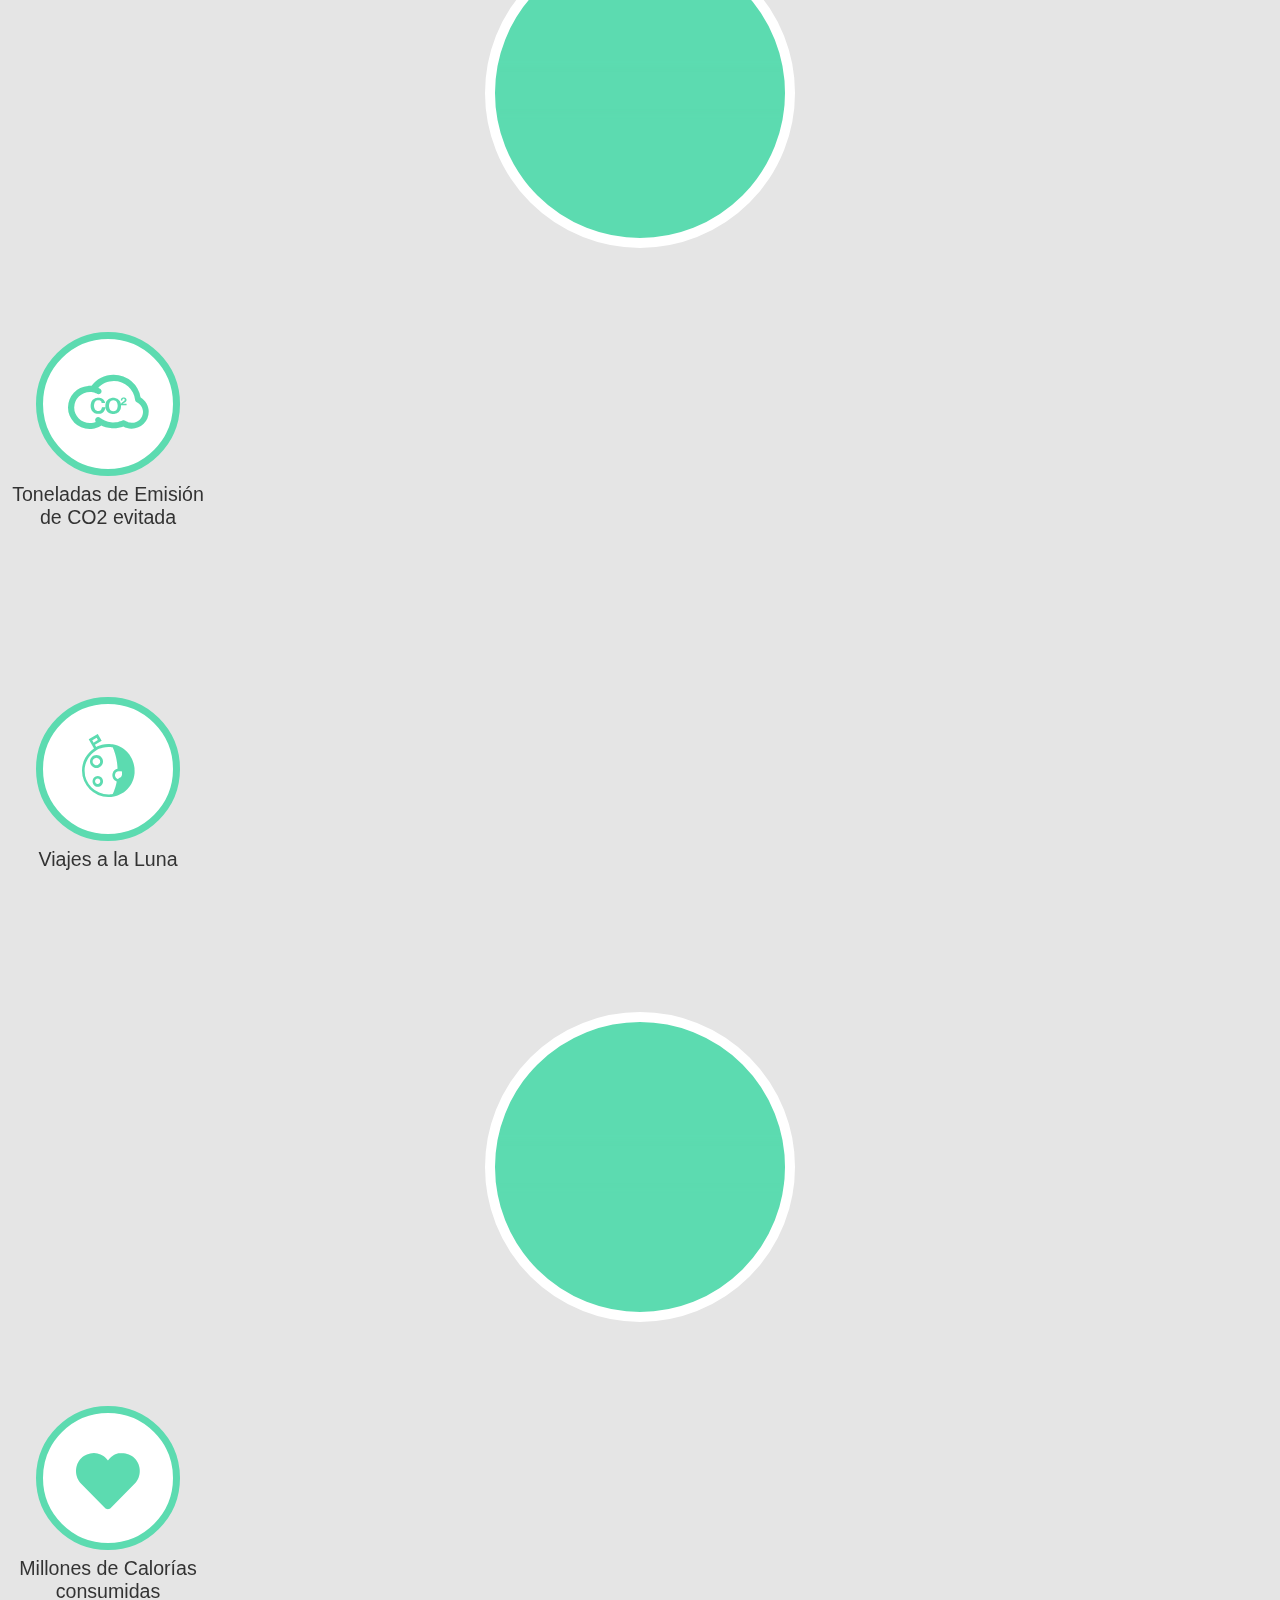
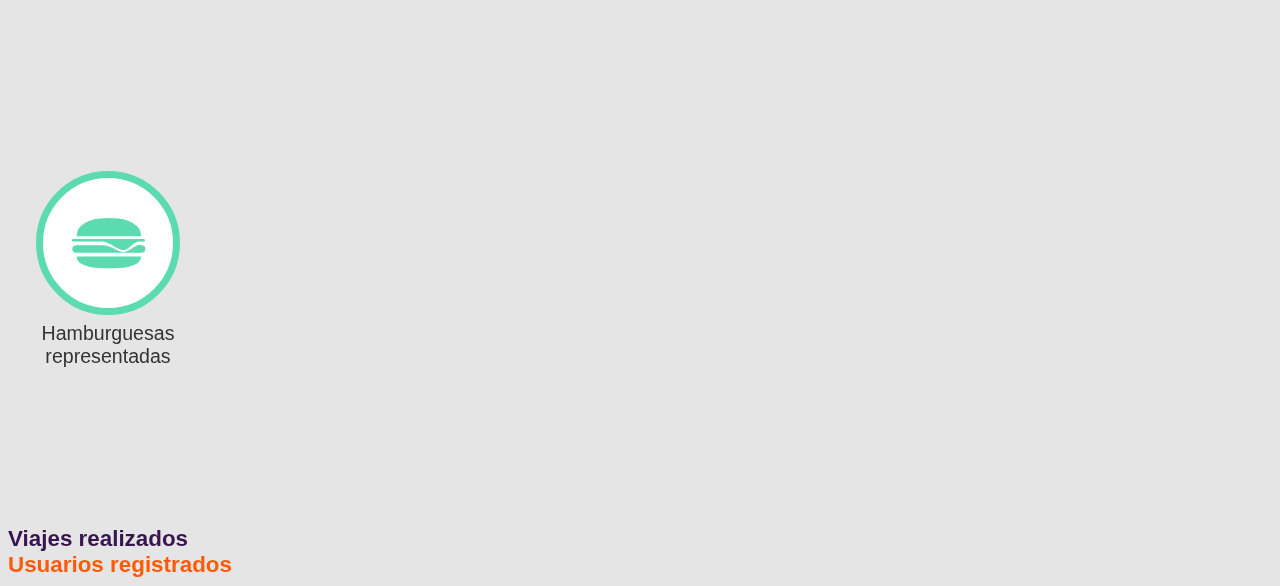
==== commit c80e5a5d: "Add video.js" ====
--- a/animate_dataviz.html
+++ b/animate_dataviz.html
@@ -84,7 +84,7 @@
                             <div class="span3">
                                 <div class="widget">
                                     <div class="circle">
-                                        <span aria-hidden="true" class="viz-subte"></span>
+                                        <span aria-hidden="true" class="viz-chancho"></span>
                                     </div>
                                     <div id="ahorro" class="count counter"></div>
                                     <div class="reference">Pesos ahorrados</div>
--- a/css/general.css
+++ b/css/general.css
@@ -107,10 +107,10 @@
     font-size: 50px;
     content: "\e603";
 }
-.viz-subte:before {
+.viz-chancho:before {
     line-height: 115px;
     font-size: 65px;
-    content: "\e604";
+    content: "\e606";
 }
 .viz-co2:before {
     line-height: 115px;
@@ -120,7 +120,7 @@
 .viz-hamburguesa:before {
     line-height: 120px;
     font-size: 50px;
-    content: "\e606";
+    content: "\e604";
 }
 .viz-argentina:before {
     content: "\e607";
@@ -391,4 +391,17 @@
     font-family: "Gotham Book", "Arial";
     font-style: normal;
     font-size: 2.2em;
-}+}
+
+.institucional {
+    padding-top: 53px;
+}
+
+.institucional .video {
+    padding: 0px;
+}
+
+
+
+
+
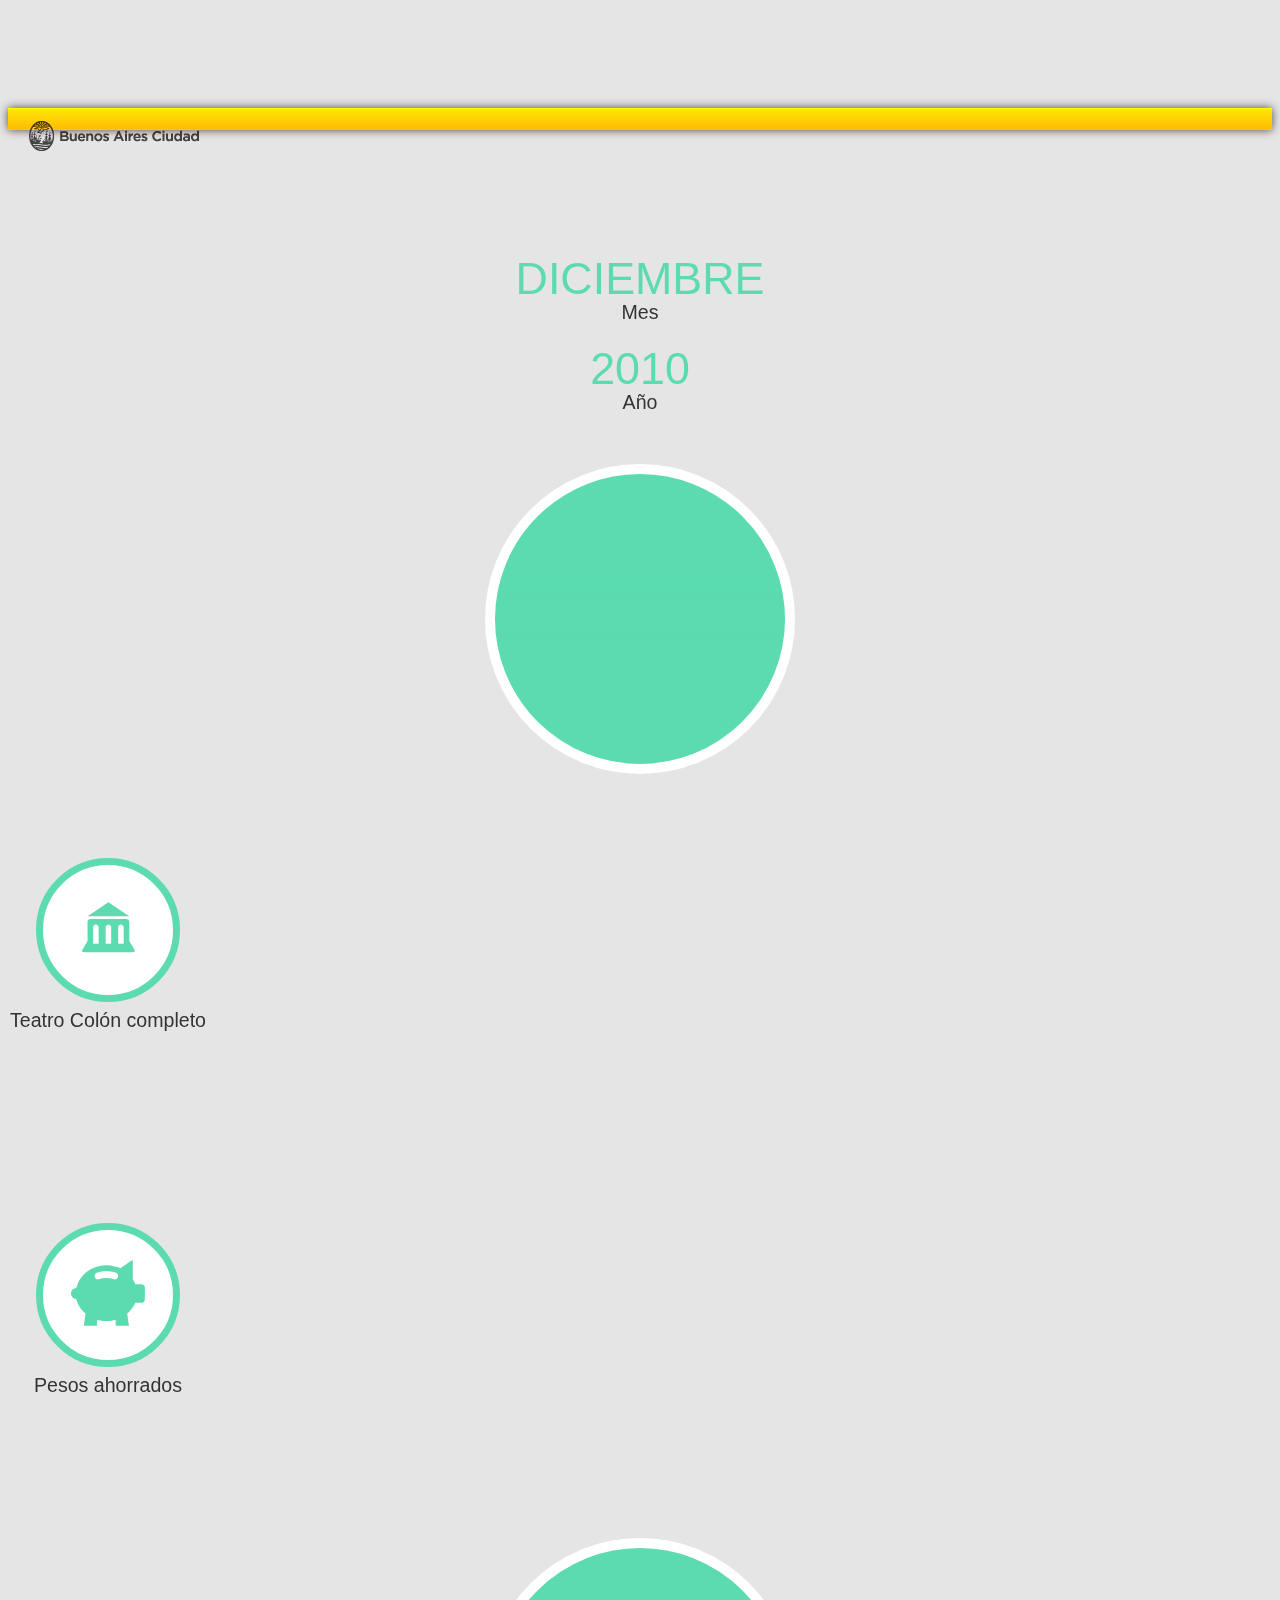
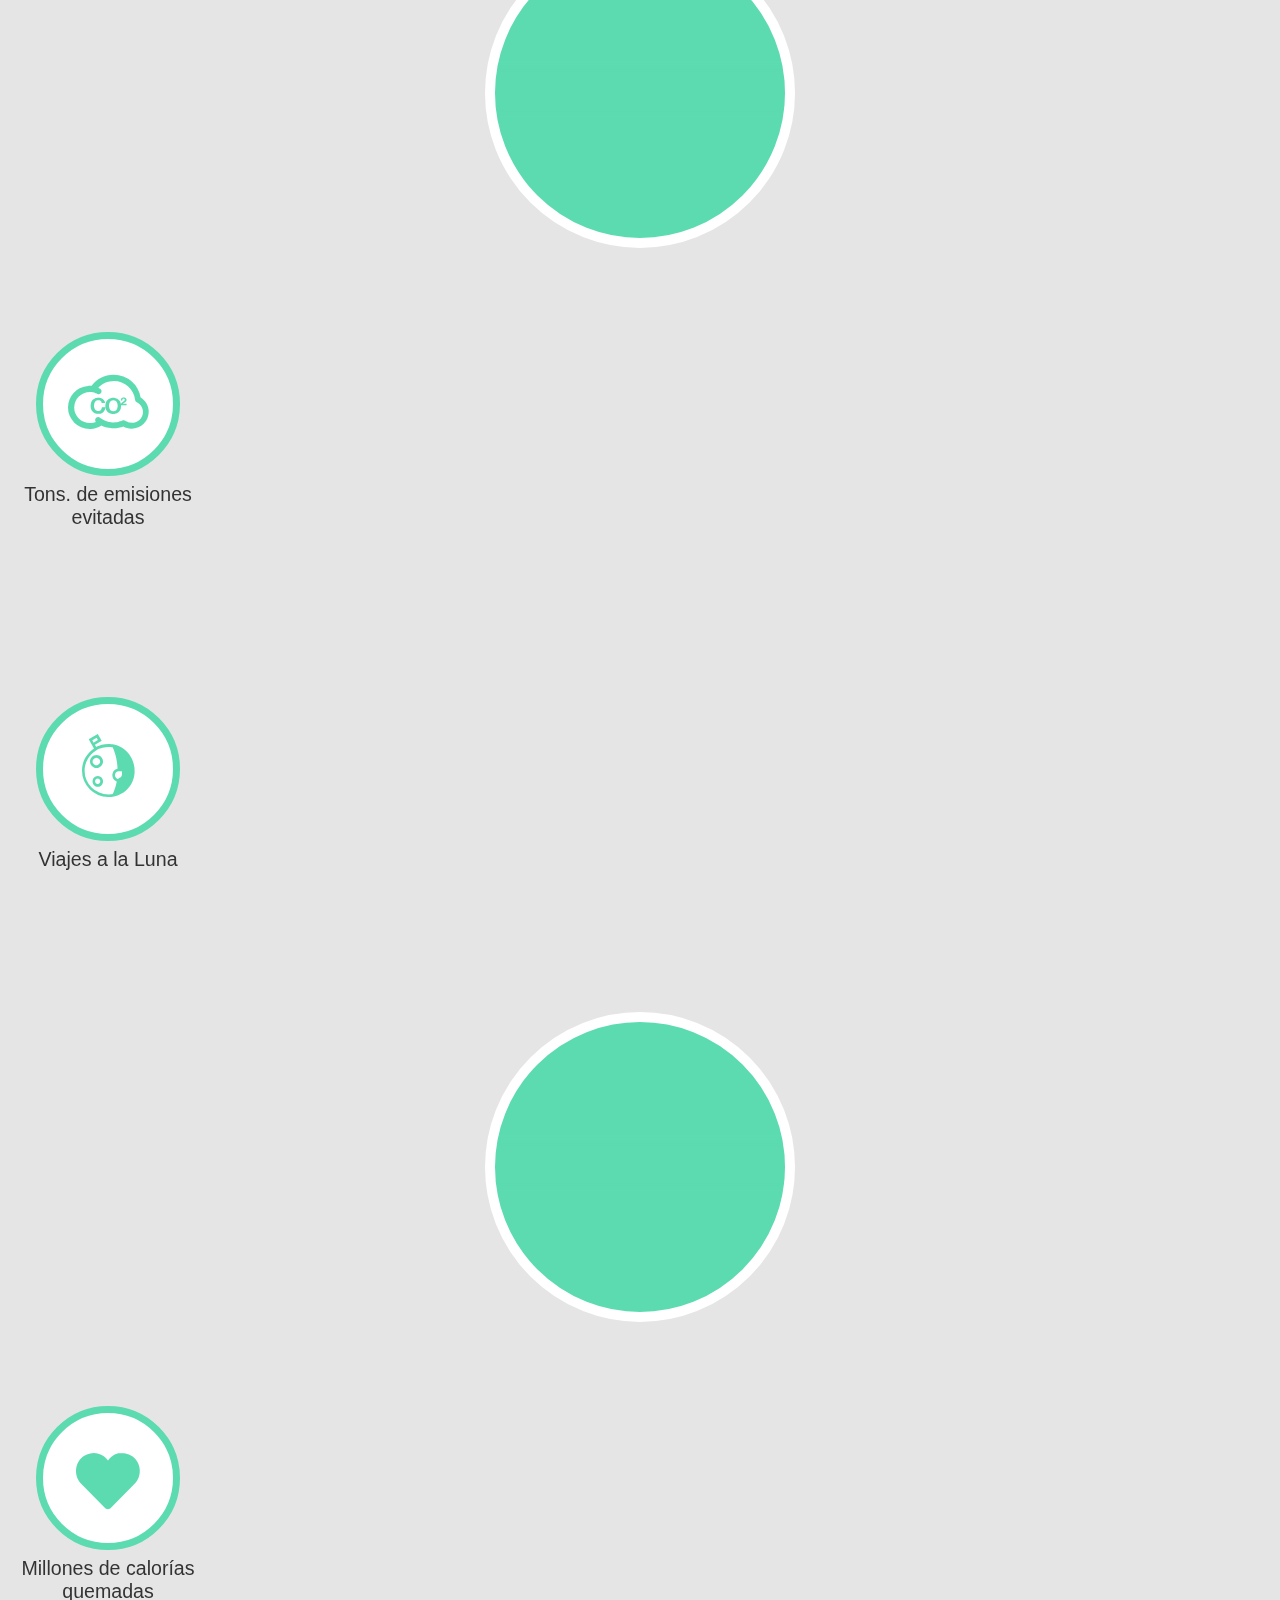
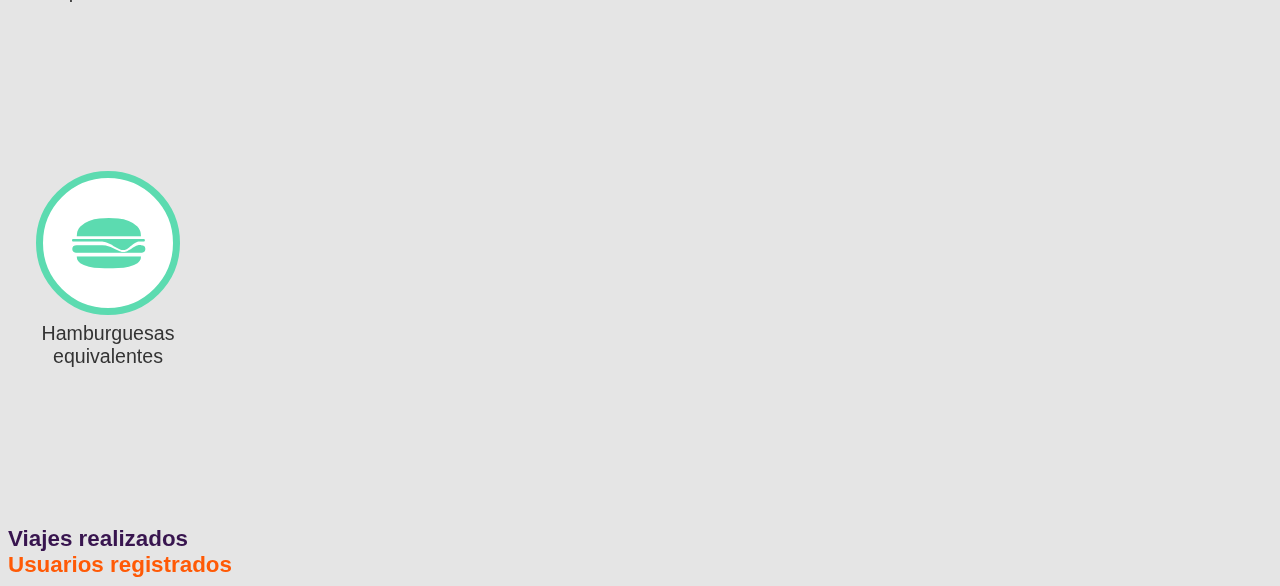
==== commit 032aee13: "fixes" ====
--- a/animate_dataviz.html
+++ b/animate_dataviz.html
@@ -110,7 +110,7 @@
                                         <span aria-hidden="true" class="viz-co2"></span>
                                     </div>
                                     <div id="co2" class="count counter"></div>
-                                    <div class="reference">Toneladas de Emisión de CO2 evitada</div>
+                                    <div class="reference">Tons. de emisiones evitadas</div>
                                 </div>
                             </div>
 
@@ -143,7 +143,7 @@
                                         <span aria-hidden="true" class="viz-heart"></span>
                                     </div>
                                     <div id="calorias" class="count"></div>
-                                    <div class="reference">Millones de Calorías consumidas</div>
+                                    <div class="reference">Millones de calorías quemadas</div>
                                 </div>
                             </div>
 
@@ -153,7 +153,7 @@
                                         <span aria-hidden="true" class="viz-hamburguesa"></span>
                                     </div>
                                     <div id="hamburguesas" class="count counter"></div>
-                                    <div class="reference">Hamburguesas representadas</div>
+                                    <div class="reference">Hamburguesas equivalentes</div>
                                 </div>
                             </div>
 
--- a/css/general.css
+++ b/css/general.css
@@ -394,14 +394,200 @@
 }
 
 .institucional {
+    background: #FFF;
     padding-top: 53px;
 }
 
-.institucional .video {
+.institucional .container-fluid {
     padding: 0px;
 }
 
-
-
-
-
+h1, h2 {
+    font-style:                     normal;
+    color:                          #212121;
+    text-align:                     center;
+}
+
+.institucional h1 {
+    font-family:                    "Gotham Medium", "Arial";
+    font-size:                      3.438em;
+    letter-spacing:                 0em;
+    line-height:                    1em;
+    padding-bottom:                 10px;
+    margin-top:                     95px;
+    display:                        block;
+    text-indent:                    0px;
+    background:                     none
+}
+
+.institucional h2 {
+    font-family:                    "Gotham Book", "Arial";
+    font-size:                      1.563em;
+    letter-spacing:                 -.1em;
+    line-height:                    1em;
+    margin-top:                     7px;
+    display:                        block;
+    text-indent:                    0px;
+    background:                     none
+}
+
+
+.carousel {
+  position: relative;
+  margin-bottom: 20px;
+  line-height: 1;
+}
+
+.carousel-inner {
+  position: relative;
+  width: 100%;
+  overflow: hidden;
+}
+
+.carousel-inner > .item {
+  position: relative;
+  display: none;
+  -webkit-transition: 0.6s ease-in-out left;
+     -moz-transition: 0.6s ease-in-out left;
+       -o-transition: 0.6s ease-in-out left;
+          transition: 0.6s ease-in-out left;
+}
+
+.carousel-inner > .item > img,
+.carousel-inner > .item > a > img {
+  display: block;
+  line-height: 1;
+}
+
+.carousel-inner > .active,
+.carousel-inner > .next,
+.carousel-inner > .prev {
+  display: block;
+}
+
+.carousel-inner > .active {
+  left: 0;
+}
+
+.carousel-inner > .next,
+.carousel-inner > .prev {
+  position: absolute;
+  top: 0;
+  width: 100%;
+}
+
+.carousel-inner > .next {
+  left: 100%;
+}
+
+.carousel-inner > .prev {
+  left: -100%;
+}
+
+.carousel-inner > .next.left,
+.carousel-inner > .prev.right {
+  left: 0;
+}
+
+.carousel-inner > .active.left {
+  left: -100%;
+}
+
+.carousel-inner > .active.right {
+  left: 100%;
+}
+
+.carousel-control {
+  position: absolute;
+  top: 40%;
+  left: 15px;
+  width: 40px;
+  height: 40px;
+  margin-top: -20px;
+  font-size: 60px;
+  font-weight: 100;
+  line-height: 30px;
+  color: #ffffff;
+  text-align: center;
+  background: #222222;
+  border: 3px solid #ffffff;
+  -webkit-border-radius: 23px;
+     -moz-border-radius: 23px;
+          border-radius: 23px;
+  opacity: 0.5;
+  filter: alpha(opacity=50);
+}
+
+.carousel-control.right {
+  right: 15px;
+  left: auto;
+}
+
+.carousel-control:hover,
+.carousel-control:focus {
+  color: #ffffff;
+  text-decoration: none;
+  opacity: 0.9;
+  filter: alpha(opacity=90);
+}
+
+.carousel-indicators {
+  position: absolute;
+  top: 15px;
+  right: 15px;
+  z-index: 5;
+  margin: 0;
+  list-style: none;
+}
+
+.carousel-indicators li {
+  display: block;
+  float: left;
+  width: 10px;
+  height: 10px;
+  margin-left: 5px;
+  text-indent: -999px;
+  background-color: #ccc;
+  background-color: rgba(255, 255, 255, 0.25);
+  border-radius: 5px;
+}
+
+.carousel-indicators .active {
+  background-color: #fff;
+}
+
+.carousel-caption {
+  font-family: "Gotham Medium", "Arial";
+
+  position: absolute;
+  right: 0;
+  bottom: 0;
+  left: 0;
+  padding: 15px;
+  background: #fff;
+  background: rgba(255, 255, 255, 0.75);
+}
+
+.carousel-caption h4,
+.carousel-caption p {
+  display: block;
+  width: 700px;
+  margin: 0 auto;
+  line-height: 30px;
+  color: #434343;
+}
+
+.carousel-caption h4{
+  font-size: 40px;  
+}
+
+.carousel-caption p {
+  font-size: 20px;
+  margin-bottom: 0;
+}
+
+
+
+
+
+
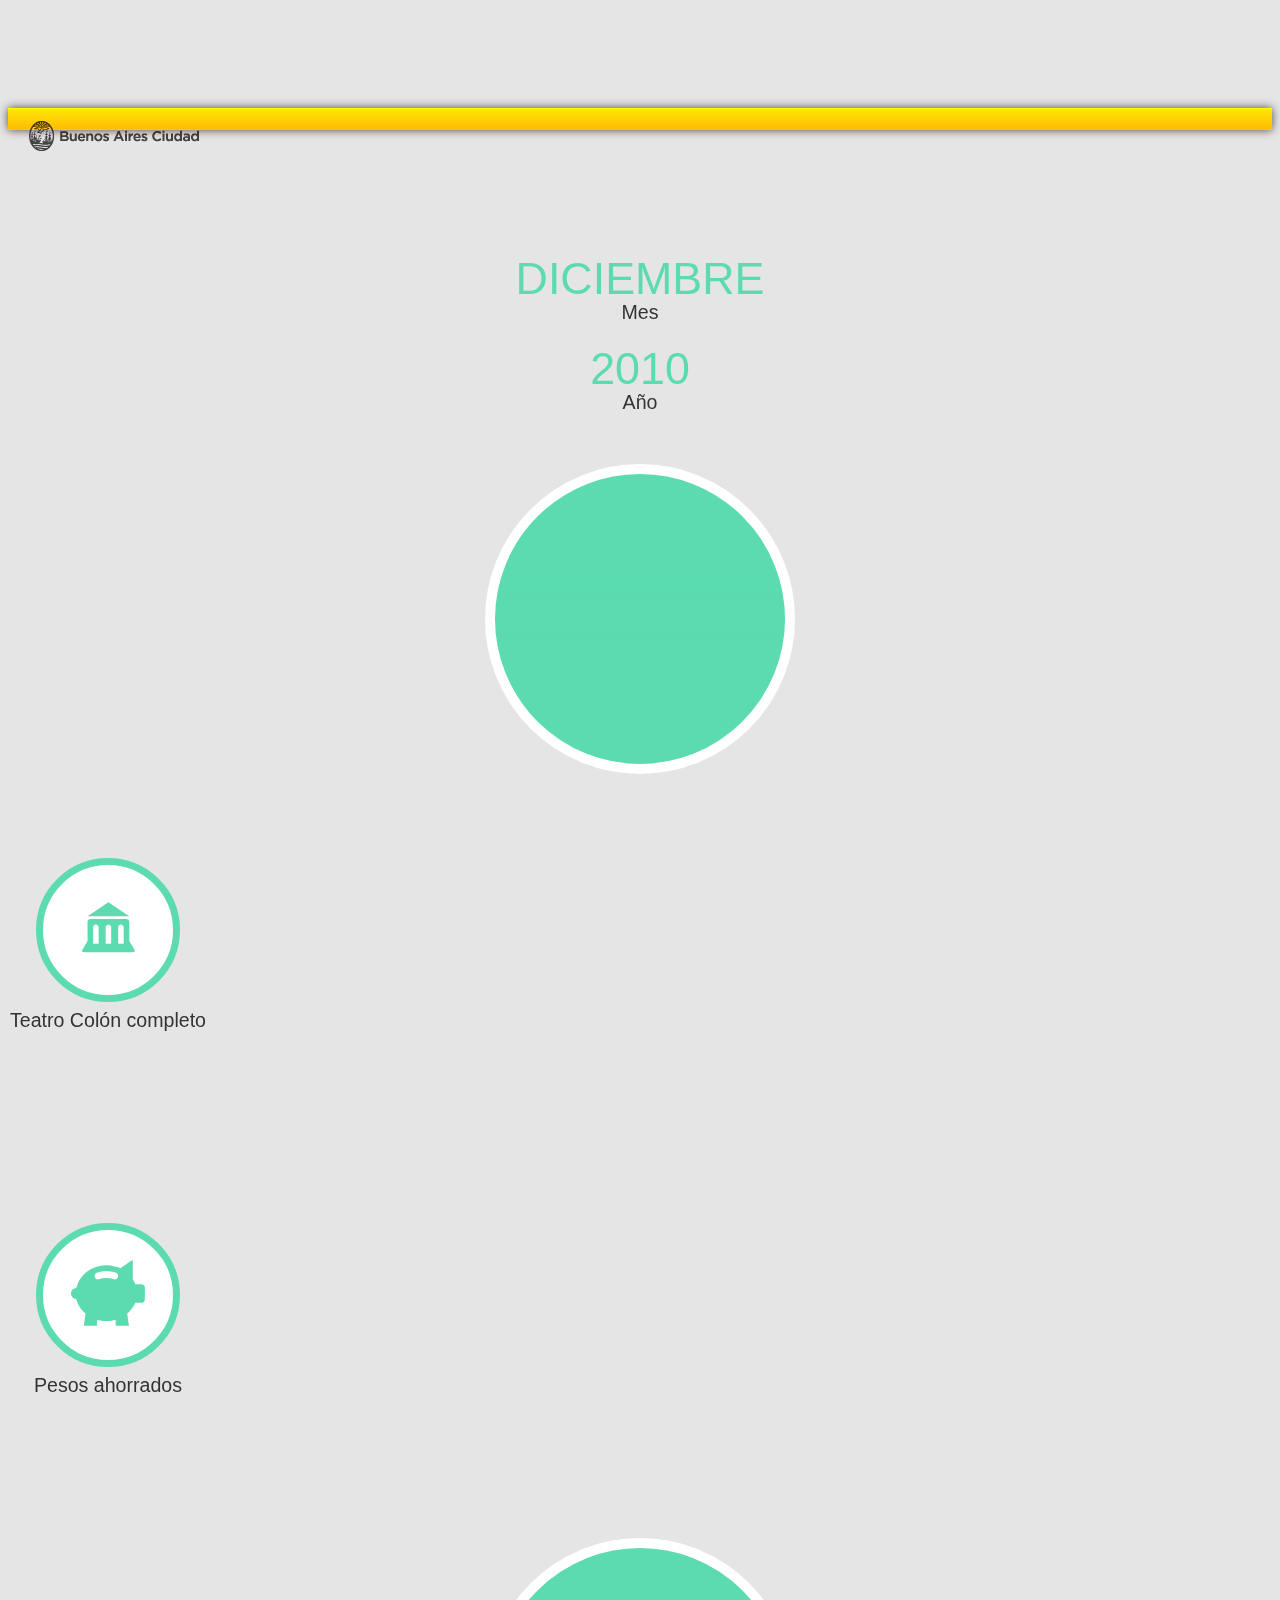
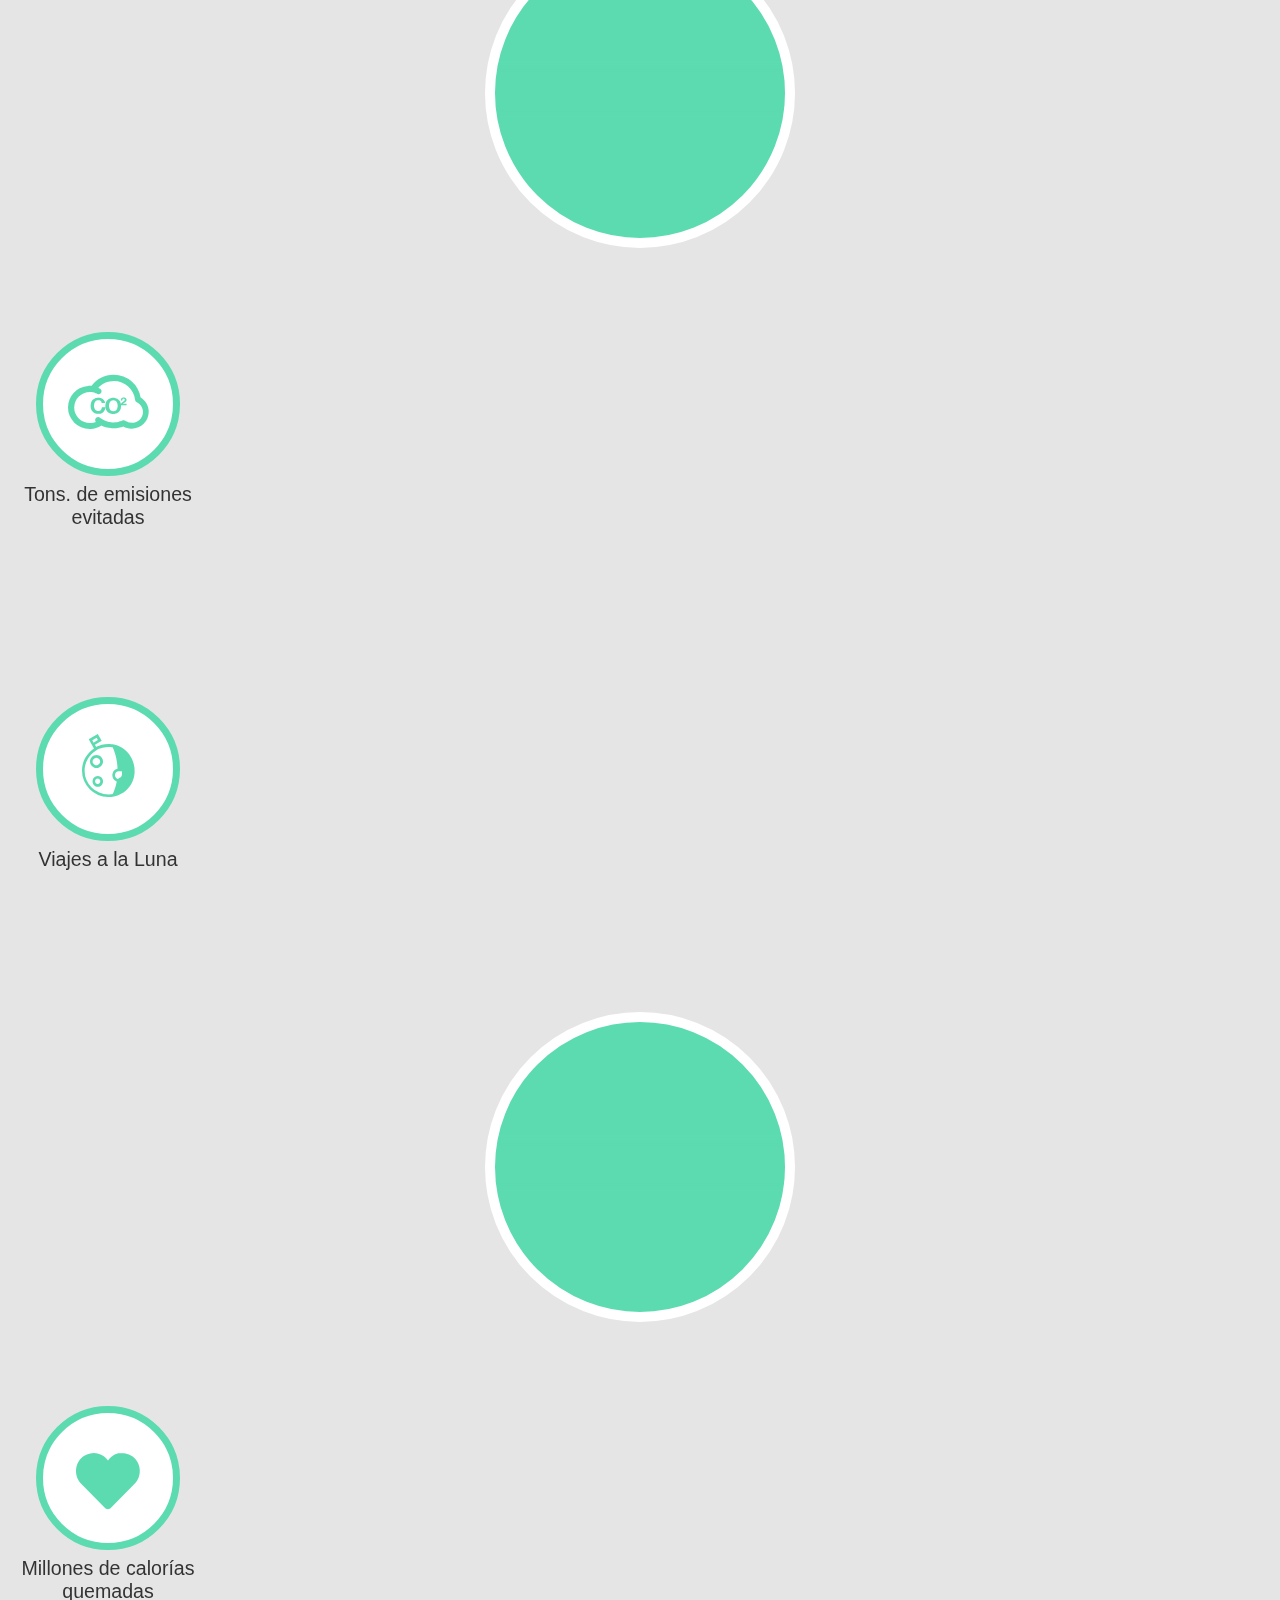
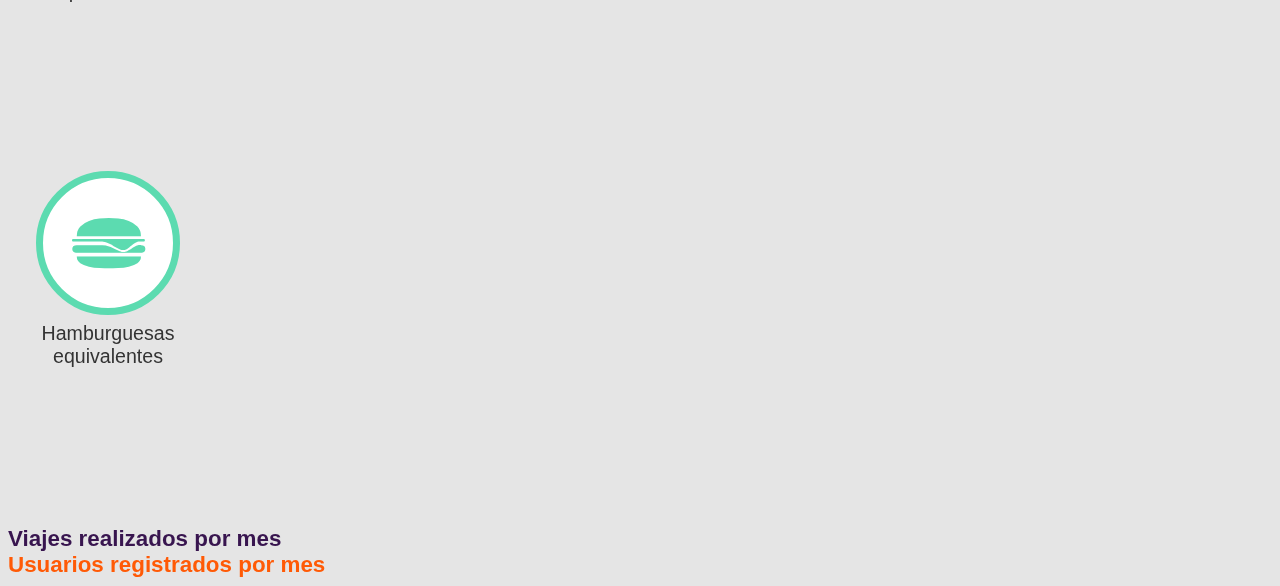
==== commit c88c2e3e: "Agregar la aclaracion del grafico de lineas que es por MES Modificar el formato del csv de hitos par" ====
--- a/animate_dataviz.html
+++ b/animate_dataviz.html
@@ -1,7 +1,7 @@
 <!DOCTYPE html>
 <html lang="es">
         <head>
-            <title>Expo Bici - 2013</title>
+            <title>Expo Bici - 2014</title>
             
             <meta charset="UTF-8">
             <meta http-equiv="Content-Type" content="text/html; charset=UTF-8">
@@ -43,7 +43,7 @@
                 <div class="container-fluid">
                     <div id="title-container">
                         <h1>Visualizamos el programa Bicicletas de Buenos Aires</h1>
-                        <h2>Desde Diciembre de 2010 a Septiembre de 2013, en un minuto.</h2>
+                        <h2>Desde Diciembre de 2010 a Septiembre de 2014, en un minuto.</h2>
                     </div>
                     <div class="row-fluid">
 
@@ -175,10 +175,10 @@
                 <div class="container-fluid">
                     <div class="row-fluid">
                         <div class="span6">
-                            <span class="reference-viajes reference-graph pull-left">Viajes realizados</a>
+                            <span class="reference-viajes reference-graph pull-left">Viajes realizados por mes</a>
                         </div>
                         <div class="span6">
-                            <span class="reference-usuarios reference-graph pull-right">Usuarios registrados</a>
+                            <span class="reference-usuarios reference-graph pull-right">Usuarios registrados por mes</a>
                         </div>
                     </div>
                 </div>
--- a/css/general.css
+++ b/css/general.css
@@ -32,11 +32,11 @@
 
 @font-face {
     font-family: 'bebas_neueregular';
-    src: url('/fonts/BebasNeue-webfont.eot');
-    src: url('/fonts/BebasNeue-webfont.eot?#iefix') format('embedded-opentype'),
-         url('/fonts/BebasNeue-webfont.woff') format('woff'),
-         url('/fonts/BebasNeue-webfont.ttf') format('truetype'),
-         url('/fonts/BebasNeue-webfont.svg#bebas_neueregular') format('svg');
+    src: url('../fonts/BebasNeue-webfont.eot');
+    src: url('../fonts/BebasNeue-webfont.eot?#iefix') format('embedded-opentype'),
+         url('../fonts/BebasNeue-webfont.woff') format('woff'),
+         url('../fonts/BebasNeue-webfont.ttf') format('truetype'),
+         url('../fonts/BebasNeue-webfont.svg#bebas_neueregular') format('svg');
     font-weight: normal;
     font-style: normal;
 
@@ -47,30 +47,30 @@
 
 @font-face {
     font-family: 'Gotham Medium';
-    src: url('/fonts/gotham-medium.eot');
-    src: url('/fonts/gotham-medium.eot') format('embedded-opentype'),
-         url('/fonts/gotham-medium.woff') format('woff'),
-         url('/fonts/gotham-medium.ttf') format('truetype'),
-         url('/fonts/gotham-medium.svg#GothamMedium') format('svg');
+    src: url('../fonts/gotham-medium.eot');
+    src: url('../fonts/gotham-medium.eot') format('embedded-opentype'),
+         url('../fonts/gotham-medium.woff') format('woff'),
+         url('../fonts/gotham-medium.ttf') format('truetype'),
+         url('../fonts/gotham-medium.svg#GothamMedium') format('svg');
 }
 
 @font-face {
     font-family: 'Gotham Book';
-    src: url('/fonts/gotham-book.eot');
-    src: url('/fonts/gotham-book.eot') format('embedded-opentype'),
-         url('/fonts/gotham-book.woff') format('woff'),
-         url('/fonts/gotham-book.ttf') format('truetype'),
-         url('/fonts/gotham-book.svg#GothamBook') format('svg');
+    src: url('../fonts/gotham-book.eot');
+    src: url('../fonts/gotham-book.eot') format('embedded-opentype'),
+         url('../fonts/gotham-book.woff') format('woff'),
+         url('../fonts/gotham-book.ttf') format('truetype'),
+         url('../fonts/gotham-book.svg#GothamBook') format('svg');
 }
 
 
 @font-face {
     font-family: 'Expo Bici';
-    src:url('/fonts/expobici.eot');
-    src:url('/fonts/expobici.eot?#iefix') format('embedded-opentype'),
-        url('/fonts/expobici.ttf') format('truetype'),
-        url('/fonts/expobici.woff') format('woff'),
-        url('/fonts/expobici.svg#expobici') format('svg');
+    src:url('../fonts/expobici.eot');
+    src:url('../fonts/expobici.eot?#iefix') format('embedded-opentype'),
+        url('../fonts/expobici.ttf') format('truetype'),
+        url('../fonts/expobici.woff') format('woff'),
+        url('../fonts/expobici.svg#expobici') format('svg');
     font-weight: normal;
     font-style: normal;
 }
